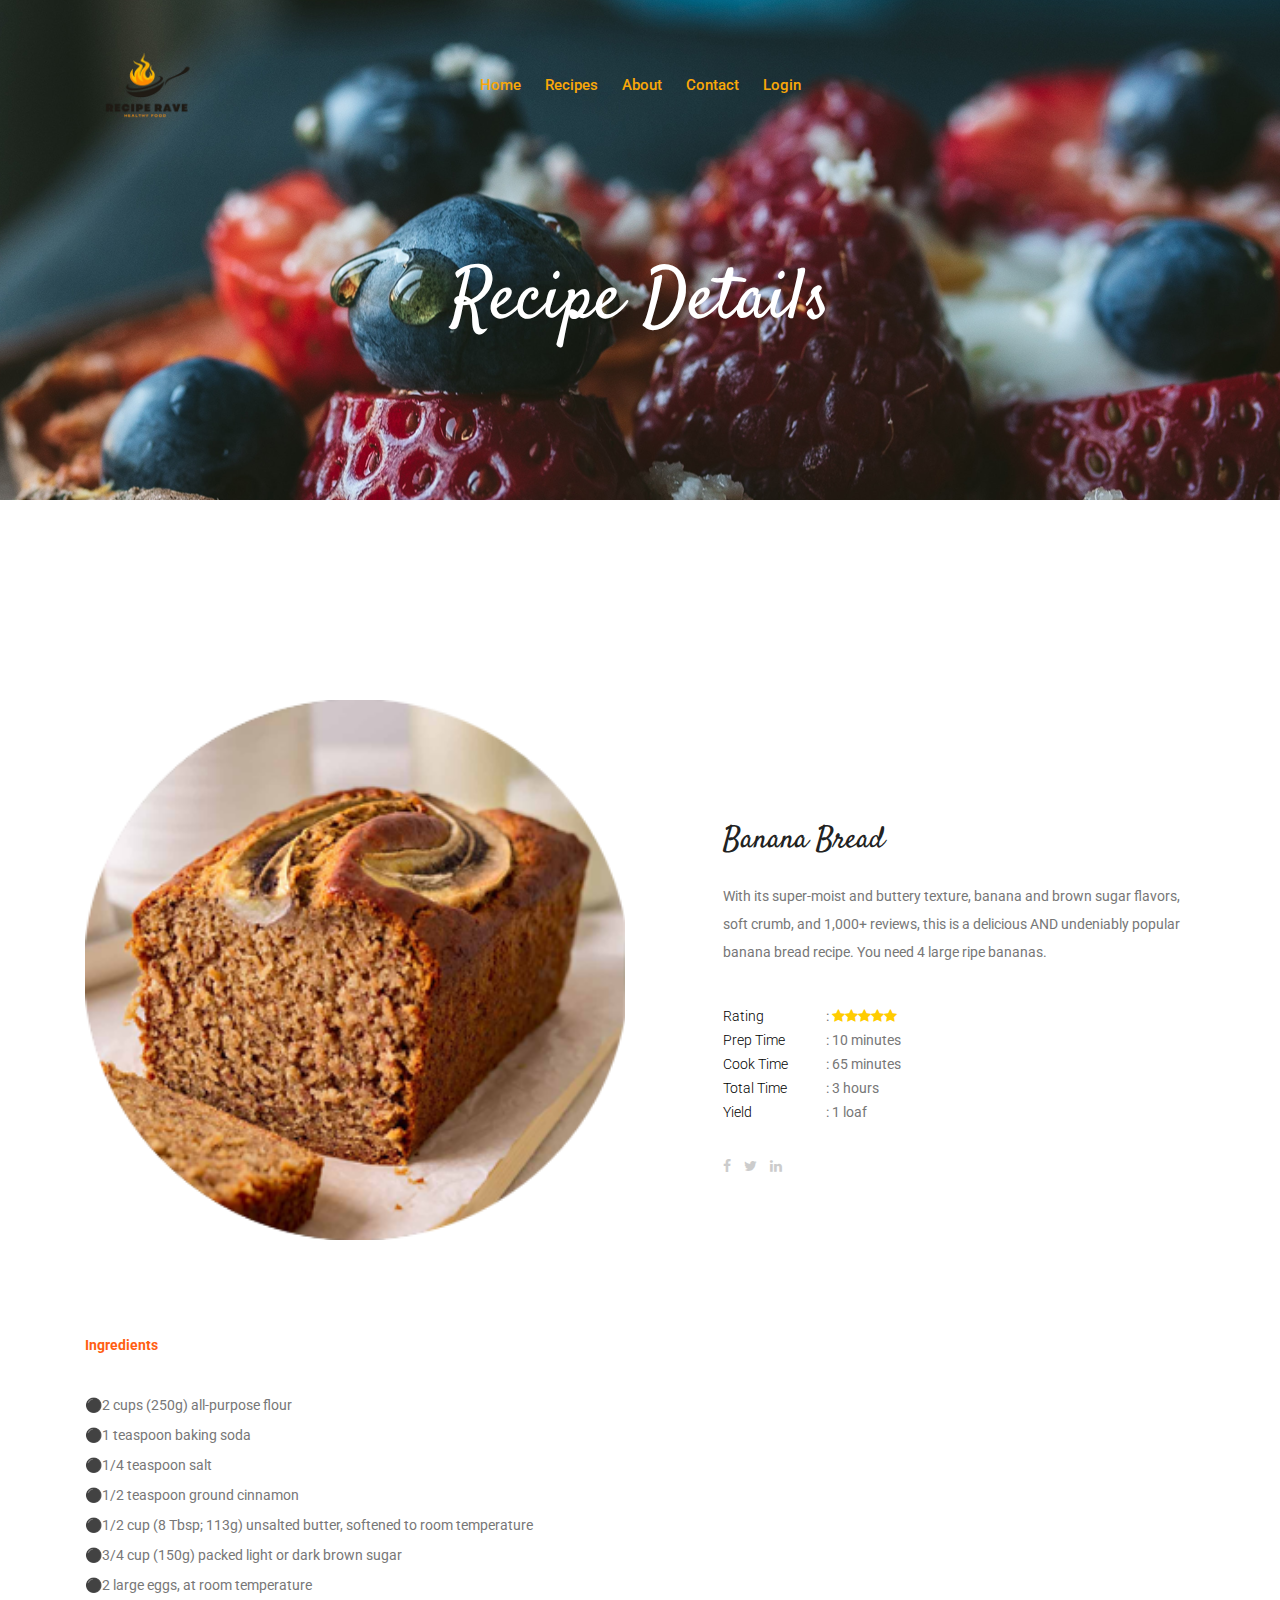
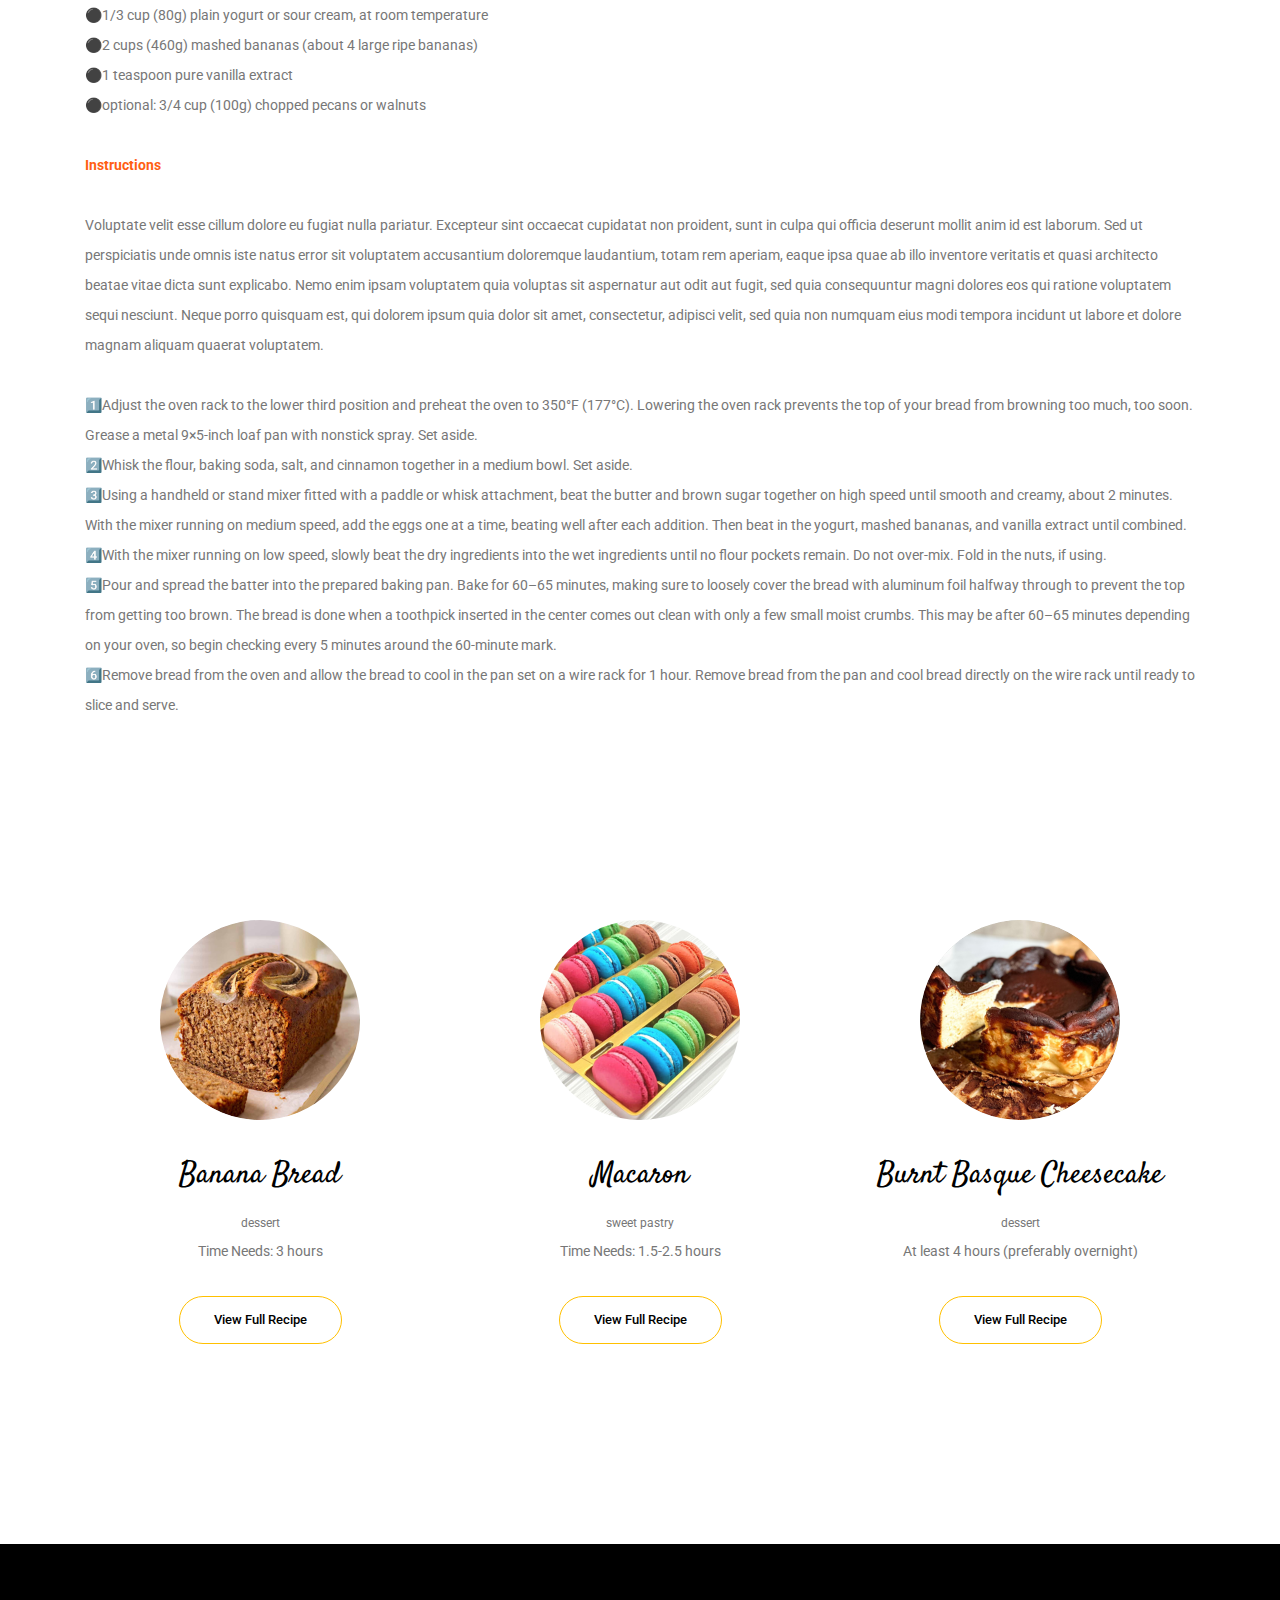
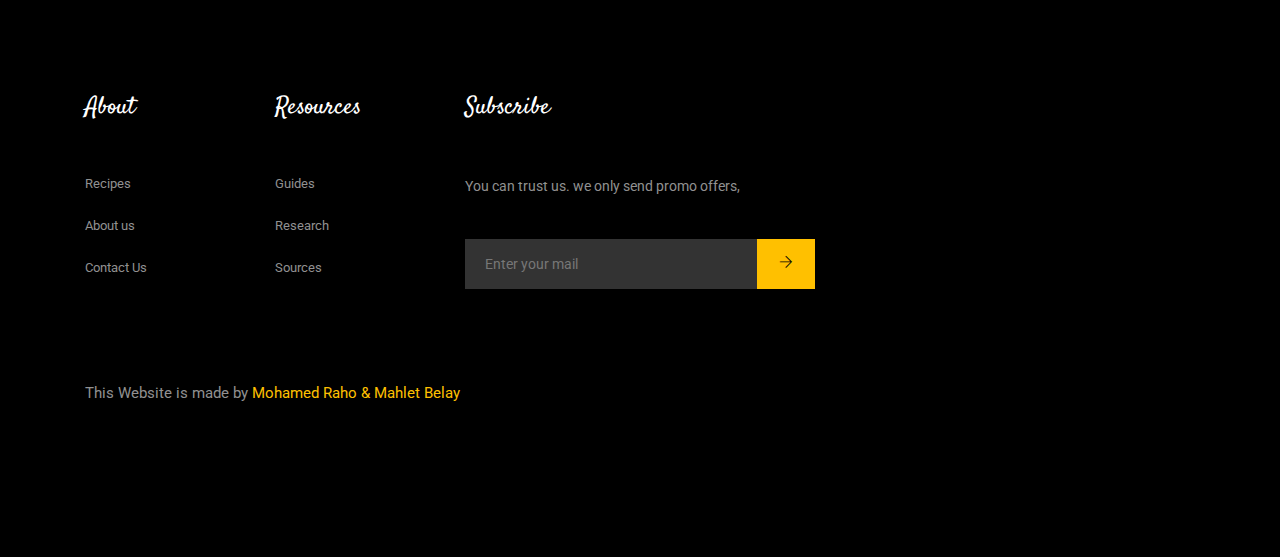
==== recipes_details_1.html @ 6cfc6f77 "recepie rave website" ====
<!DOCTYPE html> 
<html class="no-js" lang="zxx"> 
    <head> 
        <meta http-equiv="content-type" content="text/html; charset=utf-8"> 
        <meta http-equiv="x-ua-compatible" content="ie=edge"> 
        <title>Recipes Rave</title>         
        <meta name="description" content=""> 
        <meta name="viewport" content="width=device-width, initial-scale=1"> 
        <!-- <link rel="manifest" href="site.webmanifest"> -->         
        <!-- Place favicon.ico in the root directory -->         
        <!-- CSS here -->         
        <link href="css/theme.css" rel="stylesheet" type="text/css"> 
        <link rel="stylesheet" href="css/bootstrap.min.css"> 
        <link rel="stylesheet" href="css/owl.carousel.min.css"> 
        <link rel="stylesheet" href="css/magnific-popup.css"> 
        <link rel="stylesheet" href="css/font-awesome.min.css"> 
        <link rel="stylesheet" href="css/themify-icons.css"> 
        <link rel="stylesheet" href="css/nice-select.css"> 
        <link rel="stylesheet" href="css/flaticon.css"> 
        <link rel="stylesheet" href="css/gijgo.css"> 
        <link rel="stylesheet" href="css/animate.min.css"> 
        <link rel="stylesheet" href="css/slick.css"> 
        <link rel="stylesheet" href="css/slicknav.css"> 
        <link rel="stylesheet" href="css/style.css"> 
        <!-- <link rel="stylesheet" href="css/responsive.css"> -->         
    </head>     
    <body> 
        <!--[if lte IE 9]>
            <p class="browserupgrade">You are using an <strong>outdated</strong> browser. Please <a href="https://browsehappy.com/">upgrade your browser</a> to improve your experience and security.</p>        <![endif]-->         
        <!-- header-start -->         
        <header> 
            <div class="header-area "> 
                <div id="sticky-header" class="main-header-area "> 
                    <div class="container"> 
                        <div class="row align-items-center"> 
                            <div class="col-xl-3 col-lg-2"> 
                                <div class="logo"> <a href="index.html"> <img src="img/logo.png" title="logo" style="top: 0px; left: 15px; width: 120px; height: 120px;"> </a> 
                                </div>                                 
                            </div>                             
                            <div class="col-xl-6 col-lg-7"> 
                                <div class="main-menu   d-none d-lg-block"> 
                                    <nav> 
                                        <ul id="navigation"> 
                                            <li> <a href="index.html" style="color: #faa808;">home</a> 
                                            </li>                                             
                                            <li> <a href="Recipes.html" style="color: #faa808;">Recipes</a> 
                                            </li>                                             
                                            <li> <a href="about.html" style="color: #faa808;">about</a> 
                                            </li>                                             
                                            <li> <a href="contact.html" style="color: #faa808;">Contact</a> 
                                            </li>
                                            <li> <a href="login.html" style="color: #faa808;">login</a> 
                                            </li>
                                        </ul>                                         
                                    </nav>                                     
                                </div>                                 
                            </div>                             
                            <div class="col-xl-3 col-lg-3 d-none d-lg-block"> 
                                <div class="search_icon"> </div>                                 
                            </div>                             
                            <div class="col-12"> 
                                <div class="mobile_menu d-block d-lg-none"></div>                                 
                            </div>                             
                        </div>                         
                    </div>                     
                </div>                 
            </div>             
        </header>         
        <!-- header-end -->         
        <!-- bradcam_area  -->         
        <div class="bradcam_area bradcam_bg_1"> 
            <div class="container"> 
                <div class="row"> 
                    <div class="col-xl-12"> 
                        <div class="bradcam_text text-center"> 
                            <h3>Recipe Details</h3> 
                        </div>                         
                    </div>                     
                </div>                 
            </div>             
        </div>         
        <!-- /bradcam_area  -->         
        <div class="recepie_details_area"> 
            <div class="container"> 
                <div class="row align-items-center"> 
                    <div class="col-xl-6 col-md-6"> 
                        <div class="recepies_thumb"> 
                            <img src="img/recepie/recpie_1.png" alt=""> 
                        </div>                         
                    </div>                     
                    <div class="col-xl-6 col-md-6"> 
                        <div class="recepies_info"> 
                            <h3>Banana Bread</h3> 
                            <p>With its super-moist and buttery texture, banana and brown sugar flavors, soft crumb, and 1,000+ reviews, this is a delicious AND undeniably popular banana bread recipe. You need 4 large ripe bananas.</p> 
                            <div class="resepies_details"> 
                                <ul> 
                                    <li> 
                                        <p><strong>Rating</strong> : <i class="fa fa-star"></i><i class="fa fa-star"></i><i class="fa fa-star"></i><i class="fa fa-star"></i><i class="fa fa-star"></i>  </p> 
                                    </li>                                     
                                    <li> 
                                        <p><strong>Prep Time</strong> : 10 minutes</p>
                                        <p><strong>Cook Time</strong>&nbsp;: 65 minutes</p> 
                                    </li>                                     
                                    <li> 
                                        <p><strong>Total Time</strong> : 3 hours</p> 
                                    </li>                                     
                                    <li> 
                                        <p><strong>Yield</strong> : 1 loaf</p> 
                                    </li>                                     
                                </ul>                                 
                            </div>                             
                            <div class="links">
                                <a href="#"> <i class="fa fa-facebook"></i> </a>
                                <a href="#"> <i class="fa fa-twitter"></i> </a>
                                <a href="#"> <i class="fa fa-linkedin"></i> </a> 
                            </div>                             
                        </div>                         
                    </div>                     
                </div>                 
                <div class="row"> 
                    <div class="col-xl-12"> 
                        <div class="recepies_text"> 
                            <p><p><b>Ingredients</b></p></p>
                            <p>⚫2 cups (250g) all-purpose flour <br>⚫1 teaspoon baking soda<br>⚫1/4 teaspoon salt<br>⚫1/2 teaspoon ground cinnamon<br>⚫1/2 cup (8 Tbsp; 113g) unsalted butter, softened to room temperature<br>⚫3/4 cup (150g) packed light or dark brown sugar<br>⚫2 large eggs, at room temperature<br>⚫1/3 cup (80g) plain yogurt or sour cream, at room temperature<br>⚫2 cups (460g) mashed bananas (about 4 large ripe bananas)<br>⚫1 teaspoon pure vanilla extract<br>⚫optional: 3/4 cup (100g) chopped pecans or walnuts</p> 
                            <p><b>Instructions</b></p>
                            <p> Voluptate velit esse cillum dolore eu fugiat nulla pariatur.
                Excepteur sint occaecat cupidatat non proident, sunt in culpa
                qui officia deserunt mollit anim id est laborum. Sed ut
                perspiciatis unde omnis iste natus error sit voluptatem
                accusantium doloremque laudantium, totam rem aperiam, eaque ipsa
                quae ab illo inventore veritatis et quasi architecto beatae
                vitae dicta sunt explicabo. Nemo enim ipsam voluptatem quia
                voluptas sit aspernatur aut odit aut fugit, sed quia
                consequuntur magni dolores eos qui ratione voluptatem sequi
                nesciunt. Neque porro quisquam est, qui dolorem ipsum quia dolor
                sit amet, consectetur, adipisci velit, sed quia non numquam eius
                modi tempora incidunt ut labore et dolore magnam aliquam quaerat
                voluptatem.</p> 
                            <p>1️⃣Adjust the oven rack to the lower third position and preheat the oven to 350°F (177°C). Lowering the oven rack prevents the top of your bread from browning too much, too soon. Grease a metal 9×5-inch loaf pan with nonstick spray. Set aside.<br>2️⃣Whisk the flour, baking soda, salt, and cinnamon together in a medium bowl. Set aside.<br>3️⃣Using a handheld or stand mixer fitted with a paddle or whisk attachment, beat the butter and brown sugar together on high speed until smooth and creamy, about 2 minutes. With the mixer running on medium speed, add the eggs one at a time, beating well after each addition. Then beat in the yogurt, mashed bananas, and vanilla extract until combined.<br>4️⃣With the mixer running on low speed, slowly beat the dry ingredients into the wet ingredients until no flour pockets remain. Do not over-mix. Fold in the nuts, if using.<br>5️⃣Pour and spread the batter into the prepared baking pan. Bake for 60&ndash;65 minutes, making sure to loosely cover the bread with aluminum foil halfway through to prevent the top from getting too brown. The bread is done when a toothpick inserted in the center comes out clean with only a few small moist crumbs. This may be after 60&ndash;65 minutes depending on your oven, so begin checking every 5 minutes around the 60-minute mark.<br>6️⃣Remove bread from the oven and allow the bread to cool in the pan set on a wire rack for 1 hour. Remove bread from the pan and cool bread directly on the wire rack until ready to slice and serve.<br></p> 
                        </div>                         
                    </div>                     
                </div>                 
            </div>             
        </div>         
        <!-- recepie_area_start  -->         
        <div class="recepie_area inc_padding"> 
            <div class="container"> 
                <div class="row"> 
                    <div class="col-xl-4 col-lg-4 col-md-6"> 
                        <div class="single_recepie text-center"> 
                            <div class="recepie_thumb"> 
                                <img src="img/recepie/recpie_1.png" alt=""> 
                            </div>                             
                            <h3>Banana Bread</h3> <span>dessert</span> 
                            <p>Time Needs: 3 hours</p> <a href="#" class="line_btn">View Full Recipe</a> 
                        </div>                         
                    </div>                     
                    <div class="col-xl-4 col-lg-4 col-md-6"> 
                        <div class="single_recepie text-center"> 
                            <div class="recepie_thumb"> 
                                <img src="img/recepie/recpie_2.png" alt=""> 
                            </div>                             
                            <h3>Macaron</h3> <span>sweet pastry</span> 
                            <p>Time Needs: 1.5-2.5 hours</p> <a href="#" class="line_btn">View Full Recipe</a> 
                        </div>                         
                    </div>                     
                    <div class="col-xl-4 col-lg-4 col-md-6"> 
                        <div class="single_recepie text-center"> 
                            <div class="recepie_thumb"> 
                                <img src="img/recepie/recpie_3.png" alt=""> 
                            </div>                             
                            <h3>Burnt Basque Cheesecake</h3> <span>dessert</span> 
                            <p>At least 4 hours (preferably overnight)</p> <a href="#" class="line_btn">View Full Recipe</a> 
                        </div>                         
                    </div>                     
                </div>                 
            </div>             
        </div>         
        <!-- /recepie_area_start  -->         
        <!-- footer  -->         
        <footer class="footer"> 
            <div class="footer_top"> 
                <div class="container"> 
                    <div class="row"> 
                        <div class="col-xl-2 col-md-6 col-lg-2"> 
                            <div class="footer_widget"> 
                                <h3 class="footer_title"> About </h3> 
                                <ul> 
                                    <li> <a href="Recipes.html">Recipes</a> 
                                    </li>                                     
                                    <li> <a href="about.html">About us</a> 
                                    </li>                                     
                                    <li> <a href="contact.html">Contact Us</a> 
                                    </li>                                     
                                </ul>                                 
                            </div>                             
                        </div>                         
                        <div class="col-xl-2 col-md-6 col-lg-2"> 
                            <div class="footer_widget"> 
                                <h3 class="footer_title"> Resources </h3> 
                                <ul> 
                                    <li> <a href="#">Guides</a> 
                                    </li>                                     
                                    <li> <a href="#">Research</a> 
                                    </li>                                     
                                    <li> <a href="#">Sources</a> 
                                    </li>                                     
                                </ul>                                 
                            </div>                             
                        </div>                         
                        <div class="col-xl-4 col-md-6 col-lg-4"> 
                            <div class="footer_widget"> 
                                <h3 class="footer_title"> Subscribe </h3> 
                                <p class="newsletter_text">You can trust us. we only send promo
                offers,</p> 
                                <form action="#" class="newsletter_form"> 
                                    <input placeholder="Enter your mail" type="text"> 
                                    <button type="submit"> <i class="ti-arrow-right"></i> 
                                    </button>                                     
                                </form>                                 
                            </div>                             
                        </div>                         
                    </div>                     
                </div>                 
            </div>             
            <div class="copy-right_text"> 
                <div class="container"> 
                    <div class="footer_border"></div>                     
                    <div class="row align-items-center"> 
                        <div class="col-xl-8 col-md-8"> 
                            <p class="copy_right">This Website is made by <a href="" target="_blank">Mohamed
                Raho &amp; Mahlet Belay </a></p> 
                        </div>                         
                        <div class="col-xl-4 col-md-4"> </div>                         
                    </div>                     
                </div>                 
            </div>             
        </footer>         
        <!--/ footer  -->          
        <!-- JS here -->         
        <script src="js/vendor/modernizr-3.5.0.min.js"></script>         
        <script src="js/vendor/jquery-1.12.4.min.js"></script>         
        <script src="js/popper.min.js"></script>         
        <script src="js/bootstrap.min.js"></script>         
        <script src="js/owl.carousel.min.js"></script>         
        <script src="js/isotope.pkgd.min.js"></script>         
        <script src="js/ajax-form.js"></script>         
        <script src="js/waypoints.min.js"></script>         
        <script src="js/jquery.counterup.min.js"></script>         
        <script src="js/imagesloaded.pkgd.min.js"></script>         
        <script src="js/scrollIt.js"></script>         
        <script src="js/jquery.scrollUp.min.js"></script>         
        <script src="js/wow.min.js"></script>         
        <script src="js/nice-select.min.js"></script>         
        <script src="js/jquery.slicknav.min.js"></script>         
        <script src="js/jquery.magnific-popup.min.js"></script>         
        <script src="js/plugins.js"></script>         
        <script src="js/gijgo.min.js"></script>         
        <!--contact js-->         
        <script src="js/contact.js"></script>         
        <script src="js/jquery.ajaxchimp.min.js"></script>         
        <script src="js/jquery.form.js"></script>         
        <script src="js/jquery.validate.min.js"></script>         
        <script src="js/mail-script.js"></script>         
        <script src="js/main.js"></script>         
    </body>     
</html>
---- css/theme.css ----
/*! normalize.css v8.0.1 | MIT License | github.com/necolas/normalize.css */html{line-height:1.15;-webkit-text-size-adjust:100%;}body{margin:0;}main{display:block;}h1{font-size:2em;margin:.67em 0;}hr{box-sizing:content-box;height:0;overflow:visible;}pre{font-family:monospace,monospace;font-size:1em;}a{background-color:transparent;}abbr[title]{border-bottom:none;text-decoration:underline;text-decoration:underline dotted;}b,strong{font-weight:bolder;}code,kbd,samp{font-family:monospace,monospace;font-size:1em;}small{font-size:80%;}sub,sup{font-size:75%;line-height:0;position:relative;vertical-align:baseline;}sub{bottom:-.25em;}sup{top:-.5em;}img{border-style:none;}button,input,optgroup,select,textarea{font-family:inherit;font-size:100%;line-height:1.15;margin:0;}button,input{overflow:visible;}button,select{text-transform:none;}[type=button],[type=reset],[type=submit],button{-webkit-appearance:button;}[type=button]::-moz-focus-inner,[type=reset]::-moz-focus-inner,[type=submit]::-moz-focus-inner,button::-moz-focus-inner{border-style:none;padding:0;}[type=button]:-moz-focusring,[type=reset]:-moz-focusring,[type=submit]:-moz-focusring,button:-moz-focusring{outline:1px dotted ButtonText;}fieldset{padding:.35em .75em .625em;}legend{box-sizing:border-box;color:inherit;display:table;max-width:100%;padding:0;white-space:normal;}progress{vertical-align:baseline;}textarea{overflow:auto;}[type=checkbox],[type=radio]{box-sizing:border-box;padding:0;}[type=number]::-webkit-inner-spin-button,[type=number]::-webkit-outer-spin-button{height:auto;}[type=search]{-webkit-appearance:textfield;outline-offset:-2px;}[type=search]::-webkit-search-decoration{-webkit-appearance:none;}::-webkit-file-upload-button{-webkit-appearance:button;font:inherit;}details{display:block;}summary{display:list-item;}template{display:none;}[hidden]{display:none;}
                    
*, *::before, *::after {
    box-sizing: border-box;
}
:root {
    --primary: #0d6efd;
    --secondary: #6c757d;
    --color3: #0dcaf0;
    --color4: #198754;
    --white: white;
    --light: #f8f9fa;
    --dark: #212529;
}body, html {
    min-height: 100vh;
}
---- css/themify-icons.css ----
@font-face {
	font-family: 'themify';
	src:url('../fonts/themify.eot?-fvbane');
	src:url('../fonts/themify.eot?#iefix-fvbane') format('embedded-opentype'),
		url('../fonts/themify.woff?-fvbane') format('woff'),
		url('../fonts/themify.ttf?-fvbane') format('truetype'),
		url('../fonts/themify.svg?-fvbane#themify') format('svg');
	font-weight: normal;
	font-style: normal;
}

[class^="ti-"], [class*=" ti-"] {
	font-family: 'themify';
	/* speak: none; */
	font-style: normal;
	font-weight: normal;
	font-variant: normal;
	text-transform: none;
	line-height: 1;

	/* Better Font Rendering =========== */
	-webkit-font-smoothing: antialiased;
	-moz-osx-font-smoothing: grayscale;
}

.ti-wand:before {
	content: "\e600";
}
.ti-volume:before {
	content: "\e601";
}
.ti-user:before {
	content: "\e602";
}
.ti-unlock:before {
	content: "\e603";
}
.ti-unlink:before {
	content: "\e604";
}
.ti-trash:before {
	content: "\e605";
}
.ti-thought:before {
	content: "\e606";
}
.ti-target:before {
	content: "\e607";
}
.ti-tag:before {
	content: "\e608";
}
.ti-tablet:before {
	content: "\e609";
}
.ti-star:before {
	content: "\e60a";
}
.ti-spray:before {
	content: "\e60b";
}
.ti-signal:before {
	content: "\e60c";
}
.ti-shopping-cart:before {
	content: "\e60d";
}
.ti-shopping-cart-full:before {
	content: "\e60e";
}
.ti-settings:before {
	content: "\e60f";
}
.ti-search:before {
	content: "\e610";
}
.ti-zoom-in:before {
	content: "\e611";
}
.ti-zoom-out:before {
	content: "\e612";
}
.ti-cut:before {
	content: "\e613";
}
.ti-ruler:before {
	content: "\e614";
}
.ti-ruler-pencil:before {
	content: "\e615";
}
.ti-ruler-alt:before {
	content: "\e616";
}
.ti-bookmark:before {
	content: "\e617";
}
.ti-bookmark-alt:before {
	content: "\e618";
}
.ti-reload:before {
	content: "\e619";
}
.ti-plus:before {
	content: "\e61a";
}
.ti-pin:before {
	content: "\e61b";
}
.ti-pencil:before {
	content: "\e61c";
}
.ti-pencil-alt:before {
	content: "\e61d";
}
.ti-paint-roller:before {
	content: "\e61e";
}
.ti-paint-bucket:before {
	content: "\e61f";
}
.ti-na:before {
	content: "\e620";
}
.ti-mobile:before {
	content: "\e621";
}
.ti-minus:before {
	content: "\e622";
}
.ti-medall:before {
	content: "\e623";
}
.ti-medall-alt:before {
	content: "\e624";
}
.ti-marker:before {
	content: "\e625";
}
.ti-marker-alt:before {
	content: "\e626";
}
.ti-arrow-up:before {
	content: "\e627";
}
.ti-arrow-right:before {
	content: "\e628";
}
.ti-arrow-left:before {
	content: "\e629";
}
.ti-arrow-down:before {
	content: "\e62a";
}
.ti-lock:before {
	content: "\e62b";
}
.ti-location-arrow:before {
	content: "\e62c";
}
.ti-link:before {
	content: "\e62d";
}
.ti-layout:before {
	content: "\e62e";
}
.ti-layers:before {
	content: "\e62f";
}
.ti-layers-alt:before {
	content: "\e630";
}
.ti-key:before {
	content: "\e631";
}
.ti-import:before {
	content: "\e632";
}
.ti-image:before {
	content: "\e633";
}
.ti-heart:before {
	content: "\e634";
}
.ti-heart-broken:before {
	content: "\e635";
}
.ti-hand-stop:before {
	content: "\e636";
}
.ti-hand-open:before {
	content: "\e637";
}
.ti-hand-drag:before {
	content: "\e638";
}
.ti-folder:before {
	content: "\e639";
}
.ti-flag:before {
	content: "\e63a";
}
.ti-flag-alt:before {
	content: "\e63b";
}
.ti-flag-alt-2:before {
	content: "\e63c";
}
.ti-eye:before {
	content: "\e63d";
}
.ti-export:before {
	content: "\e63e";
}
.ti-exchange-vertical:before {
	content: "\e63f";
}
.ti-desktop:before {
	content: "\e640";
}
.ti-cup:before {
	content: "\e641";
}
.ti-crown:before {
	content: "\e642";
}
.ti-comments:before {
	content: "\e643";
}
.ti-comment:before {
	content: "\e644";
}
.ti-comment-alt:before {
	content: "\e645";
}
.ti-close:before {
	content: "\e646";
}
.ti-clip:before {
	content: "\e647";
}
.ti-angle-up:before {
	content: "\e648";
}
.ti-angle-right:before {
	content: "\e649";
}
.ti-angle-left:before {
	content: "\e64a";
}
.ti-angle-down:before {
	content: "\e64b";
}
.ti-check:before {
	content: "\e64c";
}
.ti-check-box:before {
	content: "\e64d";
}
.ti-camera:before {
	content: "\e64e";
}
.ti-announcement:before {
	content: "\e64f";
}
.ti-brush:before {
	content: "\e650";
}
.ti-briefcase:before {
	content: "\e651";
}
.ti-bolt:before {
	content: "\e652";
}
.ti-bolt-alt:before {
	content: "\e653";
}
.ti-blackboard:before {
	content: "\e654";
}
.ti-bag:before {
	content: "\e655";
}
.ti-move:before {
	content: "\e656";
}
.ti-arrows-vertical:before {
	content: "\e657";
}
.ti-arrows-horizontal:before {
	content: "\e658";
}
.ti-fullscreen:before {
	content: "\e659";
}
.ti-arrow-top-right:before {
	content: "\e65a";
}
.ti-arrow-top-left:before {
	content: "\e65b";
}
.ti-arrow-circle-up:before {
	content: "\e65c";
}
.ti-arrow-circle-right:before {
	content: "\e65d";
}
.ti-arrow-circle-left:before {
	content: "\e65e";
}
.ti-arrow-circle-down:before {
	content: "\e65f";
}
.ti-angle-double-up:before {
	content: "\e660";
}
.ti-angle-double-right:before {
	content: "\e661";
}
.ti-angle-double-left:before {
	content: "\e662";
}
.ti-angle-double-down:before {
	content: "\e663";
}
.ti-zip:before {
	content: "\e664";
}
.ti-world:before {
	content: "\e665";
}
.ti-wheelchair:before {
	content: "\e666";
}
.ti-view-list:before {
	content: "\e667";
}
.ti-view-list-alt:before {
	content: "\e668";
}
.ti-view-grid:before {
	content: "\e669";
}
.ti-uppercase:before {
	content: "\e66a";
}
.ti-upload:before {
	content: "\e66b";
}
.ti-underline:before {
	content: "\e66c";
}
.ti-truck:before {
	content: "\e66d";
}
.ti-timer:before {
	content: "\e66e";
}
.ti-ticket:before {
	content: "\e66f";
}
.ti-thumb-up:before {
	content: "\e670";
}
.ti-thumb-down:before {
	content: "\e671";
}
.ti-text:before {
	content: "\e672";
}
.ti-stats-up:before {
	content: "\e673";
}
.ti-stats-down:before {
	content: "\e674";
}
.ti-split-v:before {
	content: "\e675";
}
.ti-split-h:before {
	content: "\e676";
}
.ti-smallcap:before {
	content: "\e677";
}
.ti-shine:before {
	content: "\e678";
}
.ti-shift-right:before {
	content: "\e679";
}
.ti-shift-left:before {
	content: "\e67a";
}
.ti-shield:before {
	content: "\e67b";
}
.ti-notepad:before {
	content: "\e67c";
}
.ti-server:before {
	content: "\e67d";
}
.ti-quote-right:before {
	content: "\e67e";
}
.ti-quote-left:before {
	content: "\e67f";
}
.ti-pulse:before {
	content: "\e680";
}
.ti-printer:before {
	content: "\e681";
}
.ti-power-off:before {
	content: "\e682";
}
.ti-plug:before {
	content: "\e683";
}
.ti-pie-chart:before {
	content: "\e684";
}
.ti-paragraph:before {
	content: "\e685";
}
.ti-panel:before {
	content: "\e686";
}
.ti-package:before {
	content: "\e687";
}
.ti-music:before {
	content: "\e688";
}
.ti-music-alt:before {
	content: "\e689";
}
.ti-mouse:before {
	content: "\e68a";
}
.ti-mouse-alt:before {
	content: "\e68b";
}
.ti-money:before {
	content: "\e68c";
}
.ti-microphone:before {
	content: "\e68d";
}
.ti-menu:before {
	content: "\e68e";
}
.ti-menu-alt:before {
	content: "\e68f";
}
.ti-map:before {
	content: "\e690";
}
.ti-map-alt:before {
	content: "\e691";
}
.ti-loop:before {
	content: "\e692";
}
.ti-location-pin:before {
	content: "\e693";
}
.ti-list:before {
	content: "\e694";
}
.ti-light-bulb:before {
	content: "\e695";
}
.ti-Italic:before {
	content: "\e696";
}
.ti-info:before {
	content: "\e697";
}
.ti-infinite:before {
	content: "\e698";
}
.ti-id-badge:before {
	content: "\e699";
}
.ti-hummer:before {
	content: "\e69a";
}
.ti-home:before {
	content: "\e69b";
}
.ti-help:before {
	content: "\e69c";
}
.ti-headphone:before {
	content: "\e69d";
}
.ti-harddrives:before {
	content: "\e69e";
}
.ti-harddrive:before {
	content: "\e69f";
}
.ti-gift:before {
	content: "\e6a0";
}
.ti-game:before {
	content: "\e6a1";
}
.ti-filter:before {
	content: "\e6a2";
}
.ti-files:before {
	content: "\e6a3";
}
.ti-file:before {
	content: "\e6a4";
}
.ti-eraser:before {
	content: "\e6a5";
}
.ti-envelope:before {
	content: "\e6a6";
}
.ti-download:before {
	content: "\e6a7";
}
.ti-direction:before {
	content: "\e6a8";
}
.ti-direction-alt:before {
	content: "\e6a9";
}
.ti-dashboard:before {
	content: "\e6aa";
}
.ti-control-stop:before {
	content: "\e6ab";
}
.ti-control-shuffle:before {
	content: "\e6ac";
}
.ti-control-play:before {
	content: "\e6ad";
}
.ti-control-pause:before {
	content: "\e6ae";
}
.ti-control-forward:before {
	content: "\e6af";
}
.ti-control-backward:before {
	content: "\e6b0";
}
.ti-cloud:before {
	content: "\e6b1";
}
.ti-cloud-up:before {
	content: "\e6b2";
}
.ti-cloud-down:before {
	content: "\e6b3";
}
.ti-clipboard:before {
	content: "\e6b4";
}
.ti-car:before {
	content: "\e6b5";
}
.ti-calendar:before {
	content: "\e6b6";
}
.ti-book:before {
	content: "\e6b7";
}
.ti-bell:before {
	content: "\e6b8";
}
.ti-basketball:before {
	content: "\e6b9";
}
.ti-bar-chart:before {
	content: "\e6ba";
}
.ti-bar-chart-alt:before {
	content: "\e6bb";
}
.ti-back-right:before {
	content: "\e6bc";
}
.ti-back-left:before {
	content: "\e6bd";
}
.ti-arrows-corner:before {
	content: "\e6be";
}
.ti-archive:before {
	content: "\e6bf";
}
.ti-anchor:before {
	content: "\e6c0";
}
.ti-align-right:before {
	content: "\e6c1";
}
.ti-align-left:before {
	content: "\e6c2";
}
.ti-align-justify:before {
	content: "\e6c3";
}
.ti-align-center:before {
	content: "\e6c4";
}
.ti-alert:before {
	content: "\e6c5";
}
.ti-alarm-clock:before {
	content: "\e6c6";
}
.ti-agenda:before {
	content: "\e6c7";
}
.ti-write:before {
	content: "\e6c8";
}
.ti-window:before {
	content: "\e6c9";
}
.ti-widgetized:before {
	content: "\e6ca";
}
.ti-widget:before {
	content: "\e6cb";
}
.ti-widget-alt:before {
	content: "\e6cc";
}
.ti-wallet:before {
	content: "\e6cd";
}
.ti-video-clapper:before {
	content: "\e6ce";
}
.ti-video-camera:before {
	content: "\e6cf";
}
.ti-vector:before {
	content: "\e6d0";
}
.ti-themify-logo:before {
	content: "\e6d1";
}
.ti-themify-favicon:before {
	content: "\e6d2";
}
.ti-themify-favicon-alt:before {
	content: "\e6d3";
}
.ti-support:before {
	content: "\e6d4";
}
.ti-stamp:before {
	content: "\e6d5";
}
.ti-split-v-alt:before {
	content: "\e6d6";
}
.ti-slice:before {
	content: "\e6d7";
}
.ti-shortcode:before {
	content: "\e6d8";
}
.ti-shift-right-alt:before {
	content: "\e6d9";
}
.ti-shift-left-alt:before {
	content: "\e6da";
}
.ti-ruler-alt-2:before {
	content: "\e6db";
}
.ti-receipt:before {
	content: "\e6dc";
}
.ti-pin2:before {
	content: "\e6dd";
}
.ti-pin-alt:before {
	content: "\e6de";
}
.ti-pencil-alt2:before {
	content: "\e6df";
}
.ti-palette:before {
	content: "\e6e0";
}
.ti-more:before {
	content: "\e6e1";
}
.ti-more-alt:before {
	content: "\e6e2";
}
.ti-microphone-alt:before {
	content: "\e6e3";
}
.ti-magnet:before {
	content: "\e6e4";
}
.ti-line-double:before {
	content: "\e6e5";
}
.ti-line-dotted:before {
	content: "\e6e6";
}
.ti-line-dashed:before {
	content: "\e6e7";
}
.ti-layout-width-full:before {
	content: "\e6e8";
}
.ti-layout-width-default:before {
	content: "\e6e9";
}
.ti-layout-width-default-alt:before {
	content: "\e6ea";
}
.ti-layout-tab:before {
	content: "\e6eb";
}
.ti-layout-tab-window:before {
	content: "\e6ec";
}
.ti-layout-tab-v:before {
	content: "\e6ed";
}
.ti-layout-tab-min:before {
	content: "\e6ee";
}
.ti-layout-slider:before {
	content: "\e6ef";
}
.ti-layout-slider-alt:before {
	content: "\e6f0";
}
.ti-layout-sidebar-right:before {
	content: "\e6f1";
}
.ti-layout-sidebar-none:before {
	content: "\e6f2";
}
.ti-layout-sidebar-left:before {
	content: "\e6f3";
}
.ti-layout-placeholder:before {
	content: "\e6f4";
}
.ti-layout-menu:before {
	content: "\e6f5";
}
.ti-layout-menu-v:before {
	content: "\e6f6";
}
.ti-layout-menu-separated:before {
	content: "\e6f7";
}
.ti-layout-menu-full:before {
	content: "\e6f8";
}
.ti-layout-media-right-alt:before {
	content: "\e6f9";
}
.ti-layout-media-right:before {
	content: "\e6fa";
}
.ti-layout-media-overlay:before {
	content: "\e6fb";
}
.ti-layout-media-overlay-alt:before {
	content: "\e6fc";
}
.ti-layout-media-overlay-alt-2:before {
	content: "\e6fd";
}
.ti-layout-media-left-alt:before {
	content: "\e6fe";
}
.ti-layout-media-left:before {
	content: "\e6ff";
}
.ti-layout-media-center-alt:before {
	content: "\e700";
}
.ti-layout-media-center:before {
	content: "\e701";
}
.ti-layout-list-thumb:before {
	content: "\e702";
}
.ti-layout-list-thumb-alt:before {
	content: "\e703";
}
.ti-layout-list-post:before {
	content: "\e704";
}
.ti-layout-list-large-image:before {
	content: "\e705";
}
.ti-layout-line-solid:before {
	content: "\e706";
}
.ti-layout-grid4:before {
	content: "\e707";
}
.ti-layout-grid3:before {
	content: "\e708";
}
.ti-layout-grid2:before {
	content: "\e709";
}
.ti-layout-grid2-thumb:before {
	content: "\e70a";
}
.ti-layout-cta-right:before {
	content: "\e70b";
}
.ti-layout-cta-left:before {
	content: "\e70c";
}
.ti-layout-cta-center:before {
	content: "\e70d";
}
.ti-layout-cta-btn-right:before {
	content: "\e70e";
}
.ti-layout-cta-btn-left:before {
	content: "\e70f";
}
.ti-layout-column4:before {
	content: "\e710";
}
.ti-layout-column3:before {
	content: "\e711";
}
.ti-layout-column2:before {
	content: "\e712";
}
.ti-layout-accordion-separated:before {
	content: "\e713";
}
.ti-layout-accordion-merged:before {
	content: "\e714";
}
.ti-layout-accordion-list:before {
	content: "\e715";
}
.ti-ink-pen:before {
	content: "\e716";
}
.ti-info-alt:before {
	content: "\e717";
}
.ti-help-alt:before {
	content: "\e718";
}
.ti-headphone-alt:before {
	content: "\e719";
}
.ti-hand-point-up:before {
	content: "\e71a";
}
.ti-hand-point-right:before {
	content: "\e71b";
}
.ti-hand-point-left:before {
	content: "\e71c";
}
.ti-hand-point-down:before {
	content: "\e71d";
}
.ti-gallery:before {
	content: "\e71e";
}
.ti-face-smile:before {
	content: "\e71f";
}
.ti-face-sad:before {
	content: "\e720";
}
.ti-credit-card:before {
	content: "\e721";
}
.ti-control-skip-forward:before {
	content: "\e722";
}
.ti-control-skip-backward:before {
	content: "\e723";
}
.ti-control-record:before {
	content: "\e724";
}
.ti-control-eject:before {
	content: "\e725";
}
.ti-comments-smiley:before {
	content: "\e726";
}
.ti-brush-alt:before {
	content: "\e727";
}
.ti-youtube:before {
	content: "\e728";
}
.ti-vimeo:before {
	content: "\e729";
}
.ti-twitter:before {
	content: "\e72a";
}
.ti-time:before {
	content: "\e72b";
}
.ti-tumblr:before {
	content: "\e72c";
}
.ti-skype:before {
	content: "\e72d";
}
.ti-share:before {
	content: "\e72e";
}
.ti-share-alt:before {
	content: "\e72f";
}
.ti-rocket:before {
	content: "\e730";
}
.ti-pinterest:before {
	content: "\e731";
}
.ti-new-window:before {
	content: "\e732";
}
.ti-microsoft:before {
	content: "\e733";
}
.ti-list-ol:before {
	content: "\e734";
}
.ti-linkedin:before {
	content: "\e735";
}
.ti-layout-sidebar-2:before {
	content: "\e736";
}
.ti-layout-grid4-alt:before {
	content: "\e737";
}
.ti-layout-grid3-alt:before {
	content: "\e738";
}
.ti-layout-grid2-alt:before {
	content: "\e739";
}
.ti-layout-column4-alt:before {
	content: "\e73a";
}
.ti-layout-column3-alt:before {
	content: "\e73b";
}
.ti-layout-column2-alt:before {
	content: "\e73c";
}
.ti-instagram:before {
	content: "\e73d";
}
.ti-google:before {
	content: "\e73e";
}
.ti-github:before {
	content: "\e73f";
}
.ti-flickr:before {
	content: "\e740";
}
.ti-facebook:before {
	content: "\e741";
}
.ti-dropbox:before {
	content: "\e742";
}
.ti-dribbble:before {
	content: "\e743";
}
.ti-apple:before {
	content: "\e744";
}
.ti-android:before {
	content: "\e745";
}
.ti-save:before {
	content: "\e746";
}
.ti-save-alt:before {
	content: "\e747";
}
.ti-yahoo:before {
	content: "\e748";
}
.ti-wordpress:before {
	content: "\e749";
}
.ti-vimeo-alt:before {
	content: "\e74a";
}
.ti-twitter-alt:before {
	content: "\e74b";
}
.ti-tumblr-alt:before {
	content: "\e74c";
}
.ti-trello:before {
	content: "\e74d";
}
.ti-stack-overflow:before {
	content: "\e74e";
}
.ti-soundcloud:before {
	content: "\e74f";
}
.ti-sharethis:before {
	content: "\e750";
}
.ti-sharethis-alt:before {
	content: "\e751";
}
.ti-reddit:before {
	content: "\e752";
}
.ti-pinterest-alt:before {
	content: "\e753";
}
.ti-microsoft-alt:before {
	content: "\e754";
}
.ti-linux:before {
	content: "\e755";
}
.ti-jsfiddle:before {
	content: "\e756";
}
.ti-joomla:before {
	content: "\e757";
}
.ti-html5:before {
	content: "\e758";
}
.ti-flickr-alt:before {
	content: "\e759";
}
.ti-email:before {
	content: "\e75a";
}
.ti-drupal:before {
	content: "\e75b";
}
.ti-dropbox-alt:before {
	content: "\e75c";
}
.ti-css3:before {
	content: "\e75d";
}
.ti-rss:before {
	content: "\e75e";
}
.ti-rss-alt:before {
	content: "\e75f";
}
---- css/nice-select.css ----
.nice-select {
  -webkit-tap-highlight-color: transparent;
  background-color: #fff;
  border-radius: 5px;
  border: solid 1px #e8e8e8;
  box-sizing: border-box;
  clear: both;
  cursor: pointer;
  display: block;
  float: left;
  font-family: inherit;
  font-size: 14px;
  font-weight: normal;
  height: 42px;
  line-height: 40px;
  outline: none;
  padding-left: 18px;
  padding-right: 30px;
  position: relative;
  text-align: left !important;
  -webkit-transition: all 0.2s ease-in-out;
  transition: all 0.2s ease-in-out;
  -webkit-user-select: none;
     -moz-user-select: none;
      -ms-user-select: none;
          user-select: none;
  white-space: nowrap;
  width: auto; }
  .nice-select:hover {
    border-color: #dbdbdb; }
  .nice-select:active, .nice-select.open, .nice-select:focus {
    border-color: #999; }


  .nice-select.disabled {
    border-color: #ededed;
    color: #999;
    pointer-events: none; }
    .nice-select.disabled:after {
      border-color: #cccccc; }
  .nice-select.wide {
    width: 100%; }
    .nice-select.wide .list {
      left: 0 !important;
      right: 0 !important; }
  .nice-select.right {
    float: right; }
    .nice-select.right .list {
      left: auto;
      right: 0; }
  .nice-select.small {
    font-size: 12px;
    height: 36px;
    line-height: 34px; }
    .nice-select.small:after {
      height: 4px;
      width: 4px; }
    .nice-select.small .option {
      line-height: 34px;
      min-height: 34px; }
  .nice-select .list {
    background-color: #fff;
    border-radius: 5px;
    box-shadow: 0 0 0 1px rgba(68, 68, 68, 0.11);
    box-sizing: border-box;
    margin-top: 4px;
    opacity: 0;
    overflow: hidden;
    padding: 0;
    pointer-events: none;
    position: absolute;
    top: 100%;
    left: 0;
    -webkit-transform-origin: 50% 0;
        -ms-transform-origin: 50% 0;
            transform-origin: 50% 0;
    -webkit-transform: scale(0.75) translateY(-21px);
        -ms-transform: scale(0.75) translateY(-21px);
            transform: scale(0.75) translateY(-21px);
    -webkit-transition: all 0.2s cubic-bezier(0.5, 0, 0, 1.25), opacity 0.15s ease-out;
    transition: all 0.2s cubic-bezier(0.5, 0, 0, 1.25), opacity 0.15s ease-out;
    z-index: 9; }
    .nice-select .list:hover .option:not(:hover) {
      background-color: transparent !important; }
  .nice-select .option {
    cursor: pointer;
    font-weight: 400;
    line-height: 40px;
    list-style: none;
    min-height: 40px;
    outline: none;
    padding-left: 18px;
    padding-right: 29px;
    text-align: left;
    -webkit-transition: all 0.2s;
    transition: all 0.2s; }
    .nice-select .option:hover, .nice-select .option.focus, .nice-select .option.selected.focus {
      background-color: #f6f6f6; }
    .nice-select .option.selected {
      font-weight: bold; }
    .nice-select .option.disabled {
      background-color: transparent;
      color: #999;
      cursor: default; }

.no-csspointerevents .nice-select .list {
  display: none; }

.no-csspointerevents .nice-select.open .list {
  display: block; }





  /* ,,,,,,,,,,,,,,,, */


  .nice-select:after {
    content: "\e64b";
    display: block;
    height: 5px;
    margin-top: -5px;
    pointer-events: none;
    position: absolute;
    right: 30px;
    top: 8px;
    transition: all 0.15s ease-in-out;
    width: 5px;
    font-family: 'themify';
    color: #ddd; }

    .nice-select.open:after {
 }
    .nice-select.open .list {
      opacity: 1;
      pointer-events: auto;
      -webkit-transform: scale(1) translateY(0);
          -ms-transform: scale(1) translateY(0);
              transform: scale(1) translateY(0); }
---- css/flaticon.css ----
/*
  	Flaticon icon font: Flaticon
  	Creation date: 07/09/2019 08:07
  	*/

	  @font-face {
		font-family: "Flaticon";
		src: url("../fonts/Flaticon.eot");
		src: url("../fonts/Flaticon.eot");
		src: url("../fonts/Flaticon.eot?#iefix") format("embedded-opentype"),
			 url("../fonts/Flaticon.woff2") format("woff2"),
			 url("../fonts/Flaticon.woff") format("woff"),
			 url("../fonts/Flaticon.ttf") format("truetype"),
			 url("../fonts/Flaticon.svg#Flaticon") format("svg");
		font-weight: normal;
		font-style: normal;
	  }
	  
	  @media screen and (-webkit-min-device-pixel-ratio:0) {
		@font-face {
		  font-family: "Flaticon";
		  src: url("./Flaticon.svg#Flaticon") format("svg");
		}
	  }
	  
	  [class^="flaticon-"]:before, [class*=" flaticon-"]:before,
	  [class^="flaticon-"]:after, [class*=" flaticon-"]:after {   
		font-family: Flaticon;
			  font-size: 20px;
	  font-style: normal;
	  margin-left: 20px;
	  }
	  
	.flaticon-legal-paper:before {
		content: "\e001";
	}
	.flaticon-case:before {
		content: "\e002";
	}
	.flaticon-survey:before {
		content: "\e003";
	}
	.flaticon-bar-chart:before {
		content: "\e004";
	}
	.flaticon-controls:before {
		content: "\e005";
	}
	.flaticon-puzzle:before {
		content: "\e006";
	}
	.flaticon-right:before {
		content: "\e007";
	}
---- css/gijgo.css ----
.gj-button {
    background-color: #f5f5f5;
    border: 1px solid #ddd;
    color: #000;
    border-radius: 3px;
    padding: 6px 10px;
    cursor: pointer;
}

.gj-unselectable {
    -webkit-touch-callout: none;
    -webkit-user-select: none;
    -khtml-user-select: none;
    -moz-user-select: none;
    -ms-user-select: none;
    user-select: none;
}

.gj-row {
    display: -webkit-box;
    display: -ms-flexbox;
    display: flex;
    -ms-flex-wrap: wrap;
    flex-wrap: wrap;
}

.gj-margin-left-5 {
    margin-left: 5px;
}

.gj-margin-left-10 {
    margin-left: 10px;
}

.gj-width-full {
    width: 100%;
}

.gj-cursor-pointer {
    cursor: pointer;
}

.gj-text-align-center {
    text-align: center;
}

.gj-font-size-16 {
    font-size: 16px;
}

.gj-hidden {
    display: none;
}

/** Material Design */
.gj-button-md {
    background: 0 0;
    border: none;
    border-radius: 2px;
    color: rgba(0, 0, 0, 0.87);
    position: relative;
    height: 36px;
    margin: 0;
    min-width: 64px;
    padding: 0 16px;
    display: inline-block;
    font-family: "Roboto","Helvetica","Arial",sans-serif;
    font-size: 1rem;
    font-weight: 500;
    text-transform: uppercase;
    letter-spacing: 0;
    overflow: hidden;
    will-change: box-shadow;
    transition: box-shadow .2s cubic-bezier(.4,0,1,1),background-color .2s cubic-bezier(.4,0,.2,1),color .2s cubic-bezier(.4,0,.2,1);
    outline: none;
    cursor: pointer;
    text-decoration: none;
    text-align: center;
    line-height: 36px;
    vertical-align: middle;
    overflow: hidden;
    -webkit-user-select: none;
    -moz-user-select: none;
    -ms-user-select: none;
    user-select: none;
}

.gj-button-md:hover {
    background-color: rgba(158,158,158,.2);
}

.gj-button-md:disabled {
    color: rgba(0,0,0,.26);
    background: 0 0;
}

.gj-button-md .material-icons,
.gj-button-md .gj-icon {
    vertical-align: middle;
    /*font-size: 1.3rem;
    margin-right: 4px;*/
}

.gj-button-md.gj-button-md-icon {
    width: 24px;
    height: 31px;
    min-width: 24px;
    padding: 0px;
    display: table;
}

.gj-button-md.gj-button-md-icon .material-icons,
.gj-button-md.gj-button-md-icon .gj-icon {
    display: table-cell;
    margin-right: 0px;
    width: 24px;
    height: 24px;
}

.gj-button-md.active {
    background-color: rgba(158,158,158,.4);
}

.gj-button-md-group {
    position: relative;
    display: inline-block;
    vertical-align: middle;
}

.gj-textbox-md {
    border: none;
    border-bottom: 1px solid rgba(0,0,0,.42);
    display: block;
    font-family: "Helvetica","Arial",sans-serif;
    font-size: 16px;
    line-height: 16px;
    padding: 4px 0px;
    margin: 0;
    width: 100%;
    background: 0 0;
    text-align: left;
    color: rgba(0,0,0,.87);
}

.gj-textbox-md:focus,
.gj-textbox-md:active {
    border-bottom: 2px solid rgba(0,0,0,.42);
    outline: none;
}

.gj-textbox-md::placeholder {
    color: #8e8e8e;
}

.gj-textbox-md:-ms-input-placeholder {
    color: #8e8e8e;
}

.gj-textbox-md::-ms-input-placeholder {
    color: #8e8e8e;
}

.gj-md-spacer-24 {
    min-width: 24px;
    width: 24px;
    display: inline-block;
}

.gj-md-spacer-32 {
    min-width: 32px;
    width: 32px;
    display: inline-block;
}

.gj-modal {
    position: fixed;
    top: 0;
    right: 0;
    bottom: 0;
    left: 0;
    z-index: 1203;
    display: none;
    overflow: hidden;
    -webkit-overflow-scrolling: touch;
    outline: 0;
    background-color: rgba(0, 0, 0, 0.54118);
    transition: 200ms ease opacity;
    will-change: opacity;
}

/* List */
ul.gj-list li [data-role="wrapper"] {
    display: table;
    width: 100%;
}

ul.gj-list li [data-role="checkbox"] {
    display: table-cell;
    vertical-align:middle;
    text-align:center;
}

ul.gj-list li [data-role="image"] {
    display: table-cell;
    vertical-align:middle;
    text-align:center;
}

ul.gj-list li [data-role="display"] {
    display: table-cell;
    vertical-align:middle;
    cursor: pointer;
}

ul.gj-list li [data-role="display"]:empty:before {
  content: "\200b"; /* unicode zero width space character */
}

/* List - Bootstrap */
ul.gj-list-bootstrap {
    padding-left: 0px;
    margin-bottom: 0px;
}

ul.gj-list-bootstrap li {
    padding: 0px;
}

ul.gj-list-bootstrap li [data-role="wrapper"] {
    padding: 0px 10px;
}

ul.gj-list-bootstrap li [data-role="checkbox"] {
    width: 24px;
    padding: 3px;
}

ul.gj-list-bootstrap li [data-role="image"] {
    width: 24px;
    height: 24px;
}

ul.gj-list-bootstrap li [data-role="display"] {
    padding: 8px 0px 8px 4px;
}

.list-group-item.active ul li, .list-group-item.active:focus ul li, .list-group-item.active:hover ul li {
    text-shadow: none;
    color:initial;
}

/* List - Material Design */
ul.gj-list-md {
    padding: 0px;
    list-style: none;
    list-style-type: none;
    line-height: 24px;
    letter-spacing: 0;
    color: #616161; /* Gray 700 */
}

ul.gj-list-md li {
    display: list-item;
    list-style-type: none;
    padding: 0px;
    min-height: unset;
    box-sizing: border-box;
    align-items: center;
    cursor: default;
    overflow: hidden;

    font-family: "Roboto","Helvetica","Arial",sans-serif;
    font-size: 16px;
    font-weight: 400;
    letter-spacing: .04em;
    line-height: 1;
    
    -webkit-flex-direction: row;
    -ms-flex-direction: row;
    flex-direction: row;
    -webkit-flex-wrap: nowrap;
    -ms-flex-wrap: nowrap;
    flex-wrap: nowrap;
}

ul.gj-list-md li [data-role="checkbox"] {
    height: 24px;
    width: 24px;
}

ul.gj-list-md li [data-role="image"] {
    height: 24px;
    width: 24px;
}

ul.gj-list-md li [data-role="display"] {
    padding: 8px 0px 8px 5px;
    order: 0;
    flex-grow: 2;
    text-decoration: none;
    box-sizing: border-box;
    align-items: center;
    text-align: left;
    color: rgba(0,0,0,.87);
}

ul.gj-list-md li.disabled>[data-role="wrapper"]>[data-role="display"] {
    color: #9E9E9E; /* Gray 500 */
}

.gj-list-md-active {
    background: #e0e0e0;
    color: #3f51b5;
}


/* Picker */
.gj-picker {
    position: absolute;
    z-index: 1203;
    background-color: #fff;
}

.gj-picker .selected {
    color: #fff;
}

/* Material Design */
.gj-picker-md {
    font-family: "Roboto","Helvetica","Arial",sans-serif;
    font-size: 16px;
    font-weight: 400;
    letter-spacing: .04em;
    line-height: 1;
    color: rgba(0,0,0,.87);
    border: 1px solid #E0E0E0;
}

.gj-modal .gj-picker-md {
    border: 0px;
}

.gj-picker-md [role="header"] {
    color: rgba(255, 255, 255, 0.54);
    display: flex;
    background: #2196f3;
    align-items: baseline;
    user-select: none;
    justify-content: center;
}

.gj-picker-md [role="footer"] {
    float: right;
    padding: 10px;
}

.gj-picker-md [role="footer"] button.gj-button-md {
    color: #2196f3;
    font-weight: bold;
    font-size: 13px;
}

/* Bootstrap */
.gj-picker-bootstrap {
    border-radius: 4px;
    border: 1px solid #E0E0E0;
}

.gj-picker-bootstrap .selected {
    color: #888;
}

.gj-picker-bootstrap [role="header"] {
    background: #eee;
    color: #AAA;
}
@font-face {
    font-family: 'gijgo-material';
    src: url('../fonts/gijgo-material.eot?235541');
    src: url('../fonts/gijgo-material.eot?235541#iefix') format('embedded-opentype'), url('../fonts/gijgo-material.ttf?235541') format('truetype'), url('../fonts/gijgo-material.woff?235541') format('woff'), url('../fonts/gijgo-material.svg?235541#gijgo-material') format('svg');
    font-weight: normal;
    font-style: normal;
}

.gj-icon {
    /* use !important to prevent issues with browser extensions that change fonts */
    font-family: 'gijgo-material' !important;
    font-size: 24px;
    speak: none;
    font-style: normal;
    font-weight: normal;
    font-variant: normal;
    text-transform: none;
    line-height: 1;
    /* Enable Ligatures ================ */
    letter-spacing: 0;
    -webkit-font-feature-settings: "liga";
    -moz-font-feature-settings: "liga=1";
    -moz-font-feature-settings: "liga";
    -ms-font-feature-settings: "liga" 1;
    font-feature-settings: "liga";
    -webkit-font-variant-ligatures: discretionary-ligatures;
    font-variant-ligatures: discretionary-ligatures;
    /* Better Font Rendering =========== */
    -webkit-font-smoothing: antialiased;
    -moz-osx-font-smoothing: grayscale;
}

.gj-icon.undo:before {
    content: "\e900";
}

.gj-icon.vertical-align-top:before {
    content: "\e901";
}

.gj-icon.vertical-align-center:before {
    content: "\e902";
}

.gj-icon.vertical-align-bottom:before {
    content: "\e903";
}

.gj-icon.arrow-dropup:before {
    content: "\e904";
}

.gj-icon.clock:before {
    content: "\e905";
}

.gj-icon.refresh:before {
    content: "\e906";
}

.gj-icon.last-page:before {
    content: "\e907";
}

.gj-icon.first-page:before {
    content: "\e908";
}

.gj-icon.cancel:before {
    content: "\e909";
}

.gj-icon.clear:before {
    content: "\e90a";
}

.gj-icon.check-circle:before {
    content: "\e90b";
}

.gj-icon.delete:before {
    content: "\e90c";
}

.gj-icon.arrow-upward:before {
    content: "\e90d";
}

.gj-icon.arrow-forward:before {
    content: "\e90e";
}

.gj-icon.arrow-downward:before {
    content: "\e90f";
}

.gj-icon.arrow-back:before {
    content: "\e910";
}

.gj-icon.list-numbered:before {
    content: "\e911";
}

.gj-icon.list-bulleted:before {
    content: "\e912";
}

.gj-icon.indent-increase:before {
    content: "\e913";
}

.gj-icon.indent-decrease:before {
    content: "\e914";
}

.gj-icon.redo:before {
    content: "\e915";
}

.gj-icon.align-right:before {
    content: "\e916";
}

.gj-icon.align-left:before {
    content: "\e917";
}

.gj-icon.align-justify:before {
    content: "\e918";
}

.gj-icon.align-center:before {
    content: "\e919";
}

.gj-icon.strikethrough:before {
    content: "\e91a";
}

.gj-icon.italic:before {
    content: "\e91b";
}

.gj-icon.underlined:before {
    content: "\e91c";
}

.gj-icon.bold:before {
    content: "\e91d";
}

.gj-icon.arrow-dropdown:before {
    content: "\e91e";
}

.gj-icon.done:before {
    content: "\e91f";
}

.gj-icon.pencil:before {
    content: "\e920";
}

.gj-icon.minus:before {
    content: "\e921";
}

.gj-icon.plus:before {
    content: "\e922";
}

.gj-icon.chevron-up:before {
    content: "\e923";
}

.gj-icon.chevron-right:before {
    content: "\e924";
}

.gj-icon.chevron-down:before {
    content: "\e925";
}

.gj-icon.chevron-left:before {
    content: "\e926";
}

.gj-icon.event:before {
    content: "\e927";
}
.gj-draggable {
    cursor: move;
}
.gj-resizable-handle {
    position: absolute;
    font-size: 0.1px;
    display: block;
    -ms-touch-action: none;
    touch-action: none;
    z-index: 1203;
}

.gj-resizable-n {
    cursor: n-resize;
    height: 7px;
    width: 100%;
    top: -5px;
    left: 0;
}
.gj-resizable-e {
    cursor: e-resize;
    width: 7px;
    right: -5px;
    top: 0;
    height: 100%;
}
.gj-resizable-s {
    cursor: s-resize;
    height: 7px;
    width: 100%;
    bottom: -5px;
    left: 0;
}
.gj-resizable-w {
	cursor: w-resize;
	width: 7px;
	left: -5px;
	top: 0;
	height: 100%;
}
.gj-resizable-se {
	cursor: se-resize;
	width: 12px;
	height: 12px;
	right: 1px;
	bottom: 1px;
}
.gj-resizable-sw {
	cursor: sw-resize;
	width: 9px;
	height: 9px;
	left: -5px;
	bottom: -5px;
}
.gj-resizable-nw {
	cursor: nw-resize;
	width: 9px;
	height: 9px;
	left: -5px;
	top: -5px;
}
.gj-resizable-ne {
	cursor: ne-resize;
	width: 9px;
	height: 9px;
	right: -5px;
	top: -5px;
}

.gj-dialog-footer {
    position: absolute;
    bottom: 0px;
    width: 100%;
    margin-top: 0px;
}

.gj-dialog-scrollable [data-role="body"] {
    overflow-x: hidden;
    overflow-y: scroll;
}

/** Bootstrap 3 **/
.gj-dialog-bootstrap {
    overflow: hidden;
    z-index: 1202;
}

.gj-dialog-bootstrap [data-role="title"] {
    display: inline;
}
.gj-dialog-bootstrap [data-role="close"] {
    line-height: 1.42857143;
}

/** Bootstrap 4 **/
.gj-dialog-bootstrap4 {
    overflow: hidden;
    z-index: 1202;
}

.gj-dialog-bootstrap4 [data-role="title"] {
    display: inline;
}
.gj-dialog-bootstrap4 [data-role="close"] {
    line-height: 1.5;
}

/** Material Design **/
.gj-dialog-md {
    background-color: #FFF;
    overflow: hidden;
    border: none;
    box-shadow: 0 11px 15px -7px rgba(0,0,0,.2), 0 24px 38px 3px rgba(0,0,0,.14), 0 9px 46px 8px rgba(0,0,0,.12);
    box-sizing: border-box;
    position: relative;
    display: -webkit-box;
    display: -webkit-flex;
    display: -ms-flexbox;
    display: flex;
    -webkit-box-orient: vertical;
    -webkit-box-direction: normal;
    -webkit-flex-direction: column;
    -ms-flex-direction: column;
    flex-direction: column;
    -webkit-background-clip: padding-box;
    background-clip: padding-box;
    outline: 0;
    z-index: 1202;
}

.gj-dialog-md-header {
    padding: 24px 24px 0px 24px;
    font-family: "Roboto","Helvetica","Arial",sans-serif;
}

.gj-dialog-md-title {
    margin: 0;
    font-weight: 400;
    display: inline;
    line-height: 28px;
    font-size: 20px;
}

.gj-dialog-md-close {
    -webkit-appearance: none;
    padding: 0;
    cursor: pointer;
    background: 0 0;
    border: 0;
    float: right;
    line-height: 28px;
    font-size: 28px;
}

.gj-dialog-md-body {
    padding: 20px 24px 24px 24px;
    color: rgba(0,0,0,.54);
    font-family: "Helvetica","Arial",sans-serif;
    font-size: 14px;
    font-weight: 400;
    line-height: 20px;
}

.gj-dialog-md-footer {
    padding: 8px 8px 8px 24px;
    display: -webkit-flex;
    display: -ms-flexbox;
    display: flex;
    -webkit-flex-direction: row-reverse;
    -ms-flex-direction: row-reverse;
    flex-direction: row-reverse;
    -webkit-flex-wrap: wrap;
    -ms-flex-wrap: wrap;
    flex-wrap: wrap;

    box-sizing: border-box;
}

.gj-dialog-md-footer>*:first-child {
    margin-right: 0;
}

.gj-dialog-md-footer>* {
    margin-right: 8px;
    height: 36px;
}
DIV.gj-grid-wrapper {
    margin: auto;
    position: relative;
    clear:both;
    z-index: 1;
}

TABLE.gj-grid {
    margin: auto;    
    border-collapse: collapse;
    width: 100%;
    table-layout: fixed;
}

TABLE.gj-grid THEAD TH [data-role="selectAll"] {
    margin: auto;
}

TABLE.gj-grid THEAD TH [data-role="title"] {
    display: inline-block;
}

TABLE.gj-grid THEAD TH [data-role="sorticon"] {
    display: inline-block;
}

TABLE.gj-grid THEAD TH {
    overflow: hidden;
    text-overflow: ellipsis;
}

TABLE.gj-grid.autogrow-header-row THEAD TH {
    overflow: auto;
    text-overflow: initial;
    white-space: pre-wrap;
    -ms-word-break: break-word;
    word-break: break-word;
}

TABLE.gj-grid > tbody > tr > td {
    overflow: hidden;
    position: relative;
}

table.gj-grid tbody div[data-role="display"] {
    vertical-align: middle;
    text-indent: 0;
    white-space: pre-wrap;
    -ms-word-break: break-word;
    word-break: break-word;
}

table.gj-grid.fixed-body-rows tbody div[data-role="display"] {
    overflow: hidden;
    text-overflow: ellipsis;
    white-space: nowrap;
    -ms-word-break: initial;
    word-break: initial;
}

table.gj-grid tfoot DIV[data-role="display"] {
    vertical-align: middle;
    text-indent: 0;
    display: flex;
}

TABLE.gj-grid .fa {
    padding: 2px;
}

TABLE.gj-grid > tbody > tr > td > div {
    padding: 2px;
    overflow: hidden;
}

DIV.gj-grid-wrapper DIV.gj-grid-loading-cover
{
    background: #BBBBBB;
    opacity: 0.5;
    position: absolute;
    vertical-align: middle;
}

DIV.gj-grid-wrapper DIV.gj-grid-loading-text
{
    position: absolute;
    font-weight: bold;
}

/* Bootstrap Theme */
table.gj-grid-bootstrap thead th {
    background-color: #f5f5f5;
    vertical-align:middle;
}

table.gj-grid-bootstrap thead th [data-role="sorticon"] {
    margin-left: 5px;
}

table.gj-grid-bootstrap thead th [data-role="sorticon"] i.gj-icon,
table.gj-grid-bootstrap thead th [data-role="sorticon"] i.material-icons {
    position: absolute;
    font-size: 20px;
    top: 15px;
}

table.gj-grid-bootstrap tbody tr td div[data-role="display"] {
    padding: 0px;
}

.gj-grid-bootstrap-4 .gj-checkbox-bootstrap {
    display: inline-block;
    padding-top: 2px;
}

.gj-grid-bootstrap-4 tbody tr.active {
    background-color: rgba(0,0,0,.075);
}

/* Material Design Theme */
.gj-grid-md {
    position: relative;
    border: 1px solid #e0e0e0;
    border-collapse: collapse;
    white-space: nowrap;
    font-size: 13px;
    font-family: "Roboto","Helvetica","Arial",sans-serif;
    background-color: #fff;
}

.gj-grid-md td:first-of-type, .gj-grid-md th:first-of-type {
    padding-left: 24px;
}

.gj-grid-md th {
    position: relative;
    vertical-align: bottom;
    font-weight: 700;
    line-height: 31px;
    letter-spacing: 0;
    height: 56px;
    font-size: 12px;
    color: rgba(0,0,0,.54);
    padding-bottom: 8px;
    box-sizing: border-box;
    padding: 12px 18px;
    text-align: right;
}

.gj-grid-md td {
    position: relative;
    height: 48px;
    border-top: 1px solid #e0e0e0;
    border-bottom: 1px solid #e0e0e0;
    padding: 12px 18px;
    box-sizing: border-box;
    text-align: left;
    color: rgba(0,0,0,.87);
}

.gj-grid-md tbody tr {
    position: relative;
    height: 48px;
    transition-duration: .28s;
    transition-timing-function: cubic-bezier(.4,0,.2,1);
    transition-property: background-color;
}

.gj-grid-md tbody tr:hover {
    background-color: #EEEEEE; /* Gray 200 */
}

.gj-grid-md tbody tr.gj-grid-md-select {
    background-color: #F5F5F5; /* Grey 100 */
}


table.gj-grid-md thead th [data-role="sorticon"] {
    margin-left: 5px;
}

table.gj-grid-md thead th [data-role="sorticon"] i.gj-icon,
table.gj-grid-md thead th [data-role="sorticon"] i.material-icons {
    position: absolute;
    font-size: 16px;
    top: 19px;
}

table.gj-grid-md thead th.gj-grid-select-all {
    padding-bottom: 3px;
}
/* Hide all prioritized columns by default */
@media only all {
	th.display-1120,
	td.display-1120,
	th.display-960,
	td.display-960,
	th.display-800,
	td.display-800,
	th.display-640,
	td.display-640,
	th.display-480,
	td.display-480,
	th.display-320,
	td.display-320 {
		display: none;
	}
}

/* Show at 320px (20em x 16px) */
@media screen and (min-width: 20em) {
	TABLE.gj-grid-bootstrap th.display-320,
	TABLE.gj-grid-bootstrap td.display-320 {
		display: table-cell;
	}
}
/* Show at 480px (30em x 16px) */
@media screen and (min-width: 30em) {
	TABLE.gj-grid-bootstrap th.display-480,
	TABLE.gj-grid-bootstrap td.display-480 {
		display: table-cell;
	}
}
/* Show at 640px (40em x 16px) */
@media screen and (min-width: 40em) {
	TABLE.gj-grid-bootstrap th.display-640,
	TABLE.gj-grid-bootstrap td.display-640 {
		display: table-cell;
	}
}
/* Show at 800px (50em x 16px) */
@media screen and (min-width: 50em) {
	TABLE.gj-grid-bootstrap th.display-800,
	TABLE.gj-grid-bootstrap td.display-800 {
		display: table-cell;
	}
}
/* Show at 960px (60em x 16px) */
@media screen and (min-width: 60em) {
	TABLE.gj-grid-bootstrap th.display-960,
	TABLE.gj-grid-bootstrap td.display-960 {
		display: table-cell;
	}
}
/* Show at 1,120px (70em x 16px) */
@media screen and (min-width: 70em) {
	TABLE.gj-grid-bootstrap th.display-1120,
	TABLE.gj-grid-bootstrap td.display-1120 {
		display: table-cell;
	}
}

/* Material Design Theme */
.gj-grid-md tfoot tr th {
    padding-right: 14px;
}

.gj-grid-md tfoot tr[data-role="pager"] .gj-grid-mdl-pager-label {
    padding-left: 5px;
    padding-right: 5px;
}

.gj-grid-md tfoot tr[data-role="pager"] .gj-dropdown-md {
    margin-left: 12px;
}

.gj-grid-md tfoot tr[data-role="pager"] .gj-dropdown-md [role="presenter"] {
    font-size: 12px;
    font-weight: bold;
    color: rgba(0,0,0,.54);
}

.gj-grid-md tfoot tr[data-role="pager"] .gj-dropdown-md [role="presenter"] [role="display"] {
    text-align: right;
}

.gj-grid-md tfoot tr[data-role="pager"] .gj-grid-md-limit-select {
    margin-left: 10px;
    font-size: 12px;
    font-weight: bold;
    color: rgba(0,0,0,.54);
}

/* Bootstrap */
.gj-grid-bootstrap tfoot tr[data-role="pager"] th {
    line-height: 30px;
    background-color: #f5f5f5;
}

.gj-grid-bootstrap tfoot tr[data-role="pager"] th > div > div {
    margin-right: 5px;
}

.gj-grid-bootstrap tfoot tr[data-role="pager"] th > div > button {
    margin-right: 5px;
}

.gj-grid-bootstrap-4 tfoot tr[data-role="pager"] th > div button {
    height: 34px;
}

.gj-grid-bootstrap-4 tfoot tr[data-role="pager"] th div .gj-dropdown-bootstrap-4 .gj-dropdown-expander-mi .gj-icon {
    top: 5px;
}

.gj-grid-bootstrap-3 tfoot tr[data-role="pager"] th > div > input {
    margin-right: 5px;
    width: 40px;
    text-align: right;
    display: inline-block;
    font-weight: bold;
}

.gj-grid-bootstrap-4 tfoot tr[data-role="pager"] th > div > div.input-group {
    width: 40px;
}

.gj-grid-bootstrap-4 tfoot tr[data-role="pager"] th > div > div.input-group input {
    text-align: right;
    font-weight: bold;
    height: 34px;
    padding-top: 2px;
    padding-bottom: 6px;
}

.gj-grid-bootstrap tfoot tr[data-role="pager"] th > div > select {
    display: inline-block;
    margin-right: 5px;
    width: 60px;
}

.gj-grid-bootstrap tfoot tr[data-role="pager"] th .gj-dropdown-bootstrap .gj-list-bootstrap [data-role="display"] {
    line-height: 14px;
}

.gj-grid-bootstrap tfoot tr[data-role="pager"] th .gj-dropdown-bootstrap [role="presenter"] [role="display"] {
    font-weight: bold;
}

.gj-grid-bootstrap tfoot tr[data-role="pager"] th .gj-dropdown-bootstrap-3 [role="presenter"] {
    padding: 2px 8px;
}

.gj-grid-bootstrap tfoot tr[data-role="pager"] th .gj-dropdown-bootstrap-4 [role="presenter"] {
    padding: 1px 8px;
}
.gj-grid thead tr th div.gj-grid-column-resizer-wrapper {
    position: relative;
    width: 100%;
    height: 0px; 
    top: 0px; 
    left: 0px; 
    padding: 0px;
}

span.gj-grid-column-resizer {
    position: absolute;
    right: 0px;
    width: 10px;
    top: -100px;
    height: 300px;
    z-index: 1203;
    cursor: e-resize;
}

.gj-grid-resize-cursor {
    cursor: e-resize;
}
.gj-grid-md tbody tr.gj-grid-top-border td {
  border-top: 2px solid #777;
}
.gj-grid-md tbody tr.gj-grid-bottom-border td {
  border-bottom: 2px solid #777;
}

.gj-grid-bootstrap tbody tr.gj-grid-top-border td {
  border-top: 2px solid #777;
}
.gj-grid-bootstrap tbody tr.gj-grid-bottom-border td {
  border-bottom: 2px solid #777;
}
.gj-grid-md thead tr th.gj-grid-left-border,
.gj-grid-md tbody tr td.gj-grid-left-border
{
    border-left: 3px solid #777;
}
.gj-grid-md thead tr th.gj-grid-right-border,
.gj-grid-md tbody tr td.gj-grid-right-border
{
    border-right: 3px solid #777;
}

.gj-grid-bootstrap thead tr th.gj-grid-left-border,
.gj-grid-bootstrap tbody tr td.gj-grid-left-border
{
    border-left: 5px solid #ddd;
}
.gj-grid-bootstrap thead tr th.gj-grid-right-border,
.gj-grid-bootstrap tbody tr td.gj-grid-right-border
{
    border-right: 5px solid #ddd;
}
.gj-dirty {
    position: absolute;
    top: 0px;
    left: 0px;
    border-style: solid;
    border-width: 3px;
    border-color: #f00 transparent transparent #f00;
    padding: 0;
    overflow: hidden;
    vertical-align: top;
}

/* Material Design */
.gj-grid-md tbody tr td.gj-grid-management-column {
    padding: 3px;
}

.gj-grid-md tbody tr td[data-mode="edit"] {
    padding: 0px 18px;
}

.gj-grid-md tbody .gj-dropdown-md [role="presenter"] [role="display"] {
    padding: 0px;
}

/* Bootstrap */
.gj-grid-bootstrap tbody tr td[data-mode="edit"] {
    padding: 0px;
}

.gj-grid-bootstrap tbody tr td[data-mode="edit"] [data-role="edit"] {
    padding: 0px;
}

/* Bootstrap 3 */
.gj-grid-bootstrap-3 tbody tr td.gj-grid-management-column {
    padding: 3px;
}

.gj-grid-bootstrap-3 tbody tr td[data-mode="edit"] {
    height: 38px;
}

.gj-grid-bootstrap-3 tbody tr td[data-mode="edit"] [data-role="edit"] input[type="text"] {
    height: 37px;
    padding: 8px;
}

.gj-grid-bootstrap-3 tbody tr td[data-mode="edit"] .gj-dropdown-bootstrap [role="presenter"] {
    border: 0px;
    border-radius: 0px;
    height: 37px;
    padding-left: 8px;
}

.gj-grid-bootstrap-3 tbody tr td[data-mode="edit"] .gj-datepicker-bootstrap {
    height: 37px;
}

.gj-grid-bootstrap-3 tbody tr td[data-mode="edit"] .gj-datepicker-bootstrap [role="input"] {
    height: 37px;
    border:0px;
    border-radius: 0px;
}

.gj-grid-bootstrap-3 tbody tr td[data-mode="edit"] .gj-datepicker-bootstrap [role="right-icon"] {
    border:0px;
    border-radius: 0px;
}

.gj-grid-bootstrap-3 tbody tr td[data-mode="edit"] .gj-checkbox-bootstrap {
    display: inline-block;
    padding-top: 10px;
    height: 32px;
}

/* Bootstrap 4 */
.gj-grid-bootstrap-4 tbody tr td.gj-grid-management-column {
    padding: 6px;
}

.gj-grid-bootstrap-4 tbody tr td[data-mode="edit"] [data-role="edit"] input[type="text"] {
    height: 48px;
    padding-left: 12px;
}

.gj-grid-bootstrap-4 tbody tr td[data-mode="edit"] .gj-dropdown-bootstrap [role="presenter"] {
    border: 0px;
    border-radius: 0px;
    height: 48px;
    padding-left: 12px;
    font-family: -apple-system,system-ui,BlinkMacSystemFont,"Segoe UI",Roboto,"Helvetica Neue",Arial,sans-serif;
}

.gj-grid-bootstrap-4 tbody tr td[data-mode="edit"] .gj-dropdown-bootstrap-4 [role="expander"].gj-dropdown-expander-mi .gj-icon,
.gj-grid-bootstrap-4 tbody tr td[data-mode="edit"] .gj-dropdown-bootstrap-4 [role="expander"].gj-dropdown-expander-mi .material-icons {
    top: 13px;
}

.gj-grid-bootstrap-4 tbody tr td[data-mode="edit"] .gj-datepicker-bootstrap {
    height: 48px;
}

.gj-grid-bootstrap-4 tbody tr td[data-mode="edit"] .gj-datepicker-bootstrap [role="input"] {
    height: 48px;
    border:0px;
    border-radius: 0px;
}

.gj-grid-bootstrap-4 tbody tr td[data-mode="edit"] .gj-datepicker-bootstrap [role="right-icon"] {
    background-color: #fff;
}

.gj-grid-bootstrap-4 tbody tr td[data-mode="edit"] .gj-datepicker-bootstrap [role="right-icon"] button {
    border: 0px;
    border-radius: 0px;
    width: 43px;
    position: relative;
}

.gj-grid-bootstrap-4 tbody tr td[data-mode="edit"] .gj-datepicker-bootstrap [role="right-icon"] .gj-icon,
.gj-grid-bootstrap-4 tbody tr td[data-mode="edit"] .gj-datepicker-bootstrap [role="right-icon"] .material-icons {
    top: 13px;
    left: 10px;
    font-size: 24px;
}

.gj-grid-bootstrap-4 tbody tr td[data-mode="edit"] .gj-checkbox-bootstrap {
    display: inline-block;
    padding-top: 15px;
    height: 42px;
}
.gj-grid-md thead tr[data-role="filter"] th {
    border-top: 1px solid #e0e0e0;
}

div.gj-grid-wrapper div.gj-grid-bootstrap-toolbar {
    background-color: #f5f5f5;
    padding: 8px;
    font-weight: bold;
    border: 1px solid #ddd;
}

div.gj-grid-wrapper div.gj-grid-bootstrap-4-toolbar {
    background-color: #f5f5f5;
    padding: 12px;
    font-weight: bold;
    border: 1px solid #ddd;
}

div.gj-grid-wrapper div.gj-grid-md-toolbar {
    font-weight: bold;
    font-size: 24px;
    font-family: "Helvetica","Arial",sans-serif;
    background-color: rgb(255, 255, 255);
    
    border-top: 1px solid #e0e0e0;
    border-left: 1px solid #e0e0e0;
    border-right: 1px solid #e0e0e0;
    border-bottom: 0px;
    border-collapse: collapse;

    padding: 0 18px 0px 18px;
    line-height: 56px;
}
table.gj-grid-scrollable tbody {
    overflow-y: auto;
    overflow-x: hidden;
    display: block;
}

/* Material Design */
table.gj-grid-md.gj-grid-scrollable {
    border-bottom: 0px;
}

table.gj-grid-md.gj-grid-scrollable tbody {
    border-right: 1px solid #e0e0e0;
    border-bottom: 1px solid #e0e0e0;
}

table.gj-grid-md.gj-grid-scrollable tfoot {
    border-bottom: 1px solid #e0e0e0;
}

/* Bootstrap 3 */
table.gj-grid-bootstrap.gj-grid-scrollable {
    border-bottom: 0px;
}

table.gj-grid-bootstrap.gj-grid-scrollable tbody {
    border-right: 1px solid #ddd;
    border-bottom: 1px solid #ddd;
}

table.gj-grid-bootstrap.gj-grid-scrollable tbody tr[data-role="row"]:first-child td {
    border-top: 0px;
}

table.gj-grid-bootstrap.gj-grid-scrollable tbody tr[data-role="row"] td:first-child {
    border-left: 0px;
}

table.gj-grid-bootstrap.gj-grid-scrollable tbody tr[data-role="row"] td:last-child {
    border-right: 0px;
}

table.gj-grid-bootstrap.gj-grid-scrollable tfoot {
    border-bottom: 1px solid #ddd;
}

ul.gj-list li [data-role="spacer"] {
    display: table-cell;
}

ul.gj-list li [data-role="expander"] {
    display: table-cell;
    vertical-align:middle;
    text-align:center;
    cursor: pointer;
}

[data-type="tree"] ul li [data-role="expander"].gj-tree-material-icons-expander {
    width: 24px;
}

[data-type="tree"] ul li [data-role="expander"].gj-tree-font-awesome-expander {
    width: 24px;
}

[data-type="tree"] ul li [data-role="expander"].gj-tree-glyphicons-expander {
    width: 24px;
}

[data-type="tree"] ul li [data-role="expander"].gj-tree-glyphicons-expander .glyphicon {
    top: 4px;
    height: 24px;
}

/* Bootstrap Theme */
.gj-tree-bootstrap-3 ul.gj-list-bootstrap li {
    border: 0px;
    border-radius: 0px;
    color: #333;
}

.gj-tree-bootstrap-3 ul.gj-list-bootstrap li.active {
    color: #fff;
}

.gj-tree-bootstrap-3 ul.gj-list-bootstrap li.disabled {
    color: #777;
    background-color: #eee;
}

.gj-tree-bootstrap-4 ul.gj-list-bootstrap li {
    border: 0px;
    border-radius: 0px;
    color: #212529;
}

.gj-tree-bootstrap-4 ul.gj-list-bootstrap li.active {
    color: #fff;
}

.gj-tree-bootstrap-4 ul.gj-list-bootstrap li.disabled {
    color: #868e96;
}

.gj-tree-bootstrap-4 ul.gj-list-bootstrap li ul.gj-list-bootstrap {
    width: 100%;
}

.gj-tree-bootstrap-border ul.gj-list-bootstrap li {
    border: 1px solid #ddd;
}

.gj-tree-bootstrap-border ul.gj-list-bootstrap li ul.gj-list-bootstrap li {
    border-left: 0px;
    border-right: 0px;
}

.gj-tree-bootstrap-border ul.gj-list-bootstrap li:first-child {
    border-top-left-radius: 4px;
    border-top-right-radius: 4px;
}

.gj-tree-bootstrap-border ul.gj-list-bootstrap li:last-child {
    border-bottom-left-radius: 4px;
    border-bottom-right-radius: 4px;
}

.gj-tree-bootstrap-border ul.gj-list-bootstrap li ul.gj-list-bootstrap li:first-child {
    border-top-left-radius: 0px;
    border-top-right-radius: 0px;
}

.gj-tree-bootstrap-border ul.gj-list-bootstrap li ul.gj-list-bootstrap li:last-child {
    border-bottom: 0px;
    border-bottom-left-radius: 0px;
    border-bottom-right-radius: 0px;
}

ul.gj-list-bootstrap li [data-role="expander"].gj-tree-material-icons-expander {
    padding-top: 8px;
    padding-bottom: 4px;
}

ul.gj-list-bootstrap li [data-role="expander"].gj-tree-material-icons-expander .gj-icon {
    width: 24px;
    height: 24px;
}

/* Material Design Theme */
ul.gj-list-md li.disabled > [data-role="wrapper"] > [data-role="expander"] {
    color: #9E9E9E; /* Gray 500 */
}

.gj-tree-md-border ul.gj-list-md li {
    border: 1px solid #616161; /* Gray 700 */
    margin-bottom: -1px;
}

.gj-tree-md-border ul.gj-list-md li ul.gj-list-md li {
    border-left: 0px;
    border-right: 0px;
}

.gj-tree-md-border ul.gj-list-md li ul.gj-list-md li:last-child {
    border-bottom: 0px;
}
.gj-tree-drop-above {    
    border-top: 1px solid #000;
}

.gj-tree-drop-below {
    border-bottom: 1px solid #000;
}

.gj-tree-bootstrap-3 ul.gj-list-bootstrap li [data-role="wrapper"].drop-above {
    border-top: 2px solid #000;
}

.gj-tree-bootstrap-3 ul.gj-list-bootstrap li [data-role="wrapper"].drop-below {
    border-bottom: 2px solid #000;
}

.gj-tree-bootstrap-4 ul.gj-list-bootstrap li [data-role="wrapper"].drop-above {
    border-top: 2px solid #000;
}

.gj-tree-bootstrap-4 ul.gj-list-bootstrap li [data-role="wrapper"].drop-below {
    border-bottom: 2px solid #000;
}

.gj-tree-drag-el {
    padding: 0px;
    margin: 0px;
    z-index: 1203;
}

.gj-tree-drag-el li {
    padding: 0px;
    margin: 0px;
}

.gj-tree-drag-el [data-role="wrapper"] {
    cursor: move;
    display: table;
}

.gj-tree-drag-el [data-role="indicator"] {
    width: 14px;
    padding: 0px 3px;
    display: table-cell;
    vertical-align: middle;
    text-align: center;
}

.gj-tree-bootstrap-drag-el li.list-group-item {
    border: 0px;
    background: unset;
}

.gj-tree-bootstrap-drag-el [data-role="indicator"] {
    width: 24px;
    height: 24px;
    padding: 0px;
}

.gj-tree-md-drag-el [data-role="indicator"] {
    width: 24px;
    height: 24px;
    padding: 0px;
}
/* Bootstrap */
.gj-checkbox-bootstrap {
    min-width: 0;
    font-size: 0;
    font-weight: normal;
    margin: 0px;
    text-align: center;
    width: 18px;
    height: 18px;
    position: relative;
    display: inline;
}

.gj-checkbox-bootstrap input[type="checkbox"] {
    display: none;
    margin-bottom: -12px;
}

.gj-checkbox-bootstrap span {
    background: #fff;
    display: block;
    content: " ";
    width: 18px;
    height: 18px;
    line-height: 11px;
    font-size: 11px;
    padding: 2px;
    color: #555555;
    border: 1px solid #CCCCCC;
    border-radius: 3px;
    transition: box-shadow 0.2s linear, border-color 0.2s linear;
    cursor: pointer;
    margin: auto;
}

.gj-checkbox-bootstrap input[type="checkbox"]:focus + span:before {
    outline: 0;
    box-shadow: 0 0 0 0 #66afe9, 0 0 6px rgba(102, 175, 233, .6);
    border-color: #66afe9;
}

.gj-checkbox-bootstrap input[type="checkbox"][disabled] + span {
    opacity: 0.6;
    cursor: not-allowed;
}

/* Bootstrap 4 */
.gj-checkbox-bootstrap.gj-checkbox-bootstrap-4 span {
    line-height: 16px;
    padding: 0px;
}

.gj-checkbox-bootstrap-4.gj-checkbox-material-icons input[type="checkbox"]:checked + span:after {
    font-size: 16px;
}

.gj-checkbox-bootstrap-4.gj-checkbox-material-icons input[type="checkbox"]:indeterminate + span:after {
    font-size: 16px;
}

/* Material Design */
.gj-checkbox-md {
    min-width: 0;
    font-size: 0;
    font-weight: normal;
    margin: 0px;
    text-align: center;
    width: 16px;
    height: 16px;
    position: relative;
}

.gj-checkbox-md input[type="checkbox"] {
    display: none;
    margin-bottom: -12px;
}

.gj-checkbox-md span {
    display: inline-block;
    box-sizing: border-box;
    width: 16px;
    height: 16px;
    margin: 0;
    cursor: pointer;
    overflow: hidden;
    border: 2px solid #616161; /* Gray 700 */
    border-radius: 2px;
    z-index: 2;
}

.gj-checkbox-md input[type="checkbox"]:checked + span {
    border: 2px solid #536DFE; /* Indigo A200 */
}

.gj-checkbox-md input[type="checkbox"]:checked + span:after {
    color: #FFF;
    background-color: #536DFE; /* Indigo A200 */
    position: absolute;
    left: 1px;
    top: -15px;
}

.gj-checkbox-md input[type="checkbox"]:indeterminate + span {
    border: 2px solid #616161; /* Gray 700 */
}

.gj-checkbox-md input[type="checkbox"]:indeterminate + span:after {    
    color: #616161;/*color: rgba(0, 0, 0, 1);*/
    position: absolute;
    left: 1px;
    top: -15px;
}

.gj-checkbox-md input[type="checkbox"][disabled] + span {
    border: 2px solid #9E9E9E;
}

.gj-checkbox-md input[type="checkbox"][disabled] + span:after {
    background-color: #9E9E9E;
}

.gj-checkbox-md input[type="checkbox"][disabled]:indeterminate + span:after {
    color: #FFFFFF;
}

/* Material Icons */
.gj-checkbox-material-icons input[type="checkbox"]:checked + span:after {
    content: "\e91f";
    font-size: 14px;
    font-weight: bold;
    white-space: pre;
}

.gj-checkbox-material-icons input[type="checkbox"]:indeterminate + span:after {
    content: "\e921";
    font-size: 14px;
    font-weight: bold;
    white-space: pre;
}

/* Glyphicons */
.gj-checkbox-glyphicons input[type="checkbox"]:checked + span:after {
    display: inline-block;
    font-family: 'Glyphicons Halflings';
    content: "\e013 ";
}

.gj-checkbox-glyphicons input[type="checkbox"]:indeterminate + span:after {
    display: inline-block;
    font-family: 'Glyphicons Halflings';
    content: "\2212 ";
    padding-right: 1px;
}

/* fontawesome */
.gj-checkbox-fontawesome .fa {
    font-size: 14px;
}
.gj-checkbox-bootstrap.gj-checkbox-fontawesome .fa {
    line-height: 18px;
}

.gj-checkbox-fontawesome input[type="checkbox"]:checked + span:before {
    content: "\f00c ";
}

.gj-checkbox-fontawesome input[type="checkbox"]:indeterminate + span:before {
    content: "\f068 ";
}
.gj-editor [role="body"] {
    overflow: auto;
    outline: 0px solid transparent;
    box-sizing: border-box;
}

/* Material Design */
.gj-editor-md {
    padding: 7px;
    font-family: "Roboto","Helvetica","Arial",sans-serif;
    font-size: 14px;
    font-weight: 500;
    letter-spacing: 0;
    border: 1px solid rgba(158,158,158,.2);
}

.gj-editor-md [role="toolbar"] {
    margin-bottom: 7px;
}

.gj-editor-md [role="toolbar"] .gj-button-md {
    min-width: 54px;
    margin-right: 5px;
}

.gj-editor-md [role="toolbar"] .gj-button-md .gj-icon {
    width: 24px;
    height: 24px;
}

.gj-editor-md [role="body"] {
    border: 1px solid rgba(158,158,158,.2);
}

.gj-editor-md p {
    margin: 0;
    padding: 0;
}

.gj-editor-md blockquote {
    font-size: 14px;
}

/* Bootstrap */
.gj-editor-bootstrap {
    padding: 7px;
    border: 1px solid #eceeef;
}

.gj-editor-bootstrap [role="toolbar"] {
    margin-bottom: 7px;
}

.gj-editor-bootstrap [role="toolbar"] .btn-group {
    margin-right: 10px;
}

.gj-editor-bootstrap [role="toolbar"] button {
    height: 36px;
}

.gj-editor-bootstrap [role="body"] {
    border: 1px solid #eceeef;
}

.gj-editor-bootstrap p {
    margin: 0;
    padding: 0;
}

.gj-editor-bootstrap blockquote {
    font-size: 14px;
}
.gj-dropdown {
    position: relative;
    border-collapse: separate;
}

.gj-dropdown [role="presenter"] {
    display: table;
    cursor: pointer;
    outline: none;
    position: relative;
}

.gj-dropdown [role="presenter"] [role="display"] {
    display: table-cell;
    text-align: left;
    width: 100%;
}

.gj-dropdown [role="presenter"] [role="expander"] {
    display: table-cell;
    vertical-align:middle;
    text-align:center;
    width: 24px;
    height: 24px;
}

/* Material Design */
.gj-dropdown-md [role="presenter"] {
    font-family: "Roboto","Helvetica","Arial",sans-serif;
    font-size: 16px;
    font-weight: 400;
    letter-spacing: .04em;
    line-height: 1;
    color: rgba(0,0,0,.87);
    padding: 0px;
    border: 0px;
    border-bottom: 1px solid rgba(0,0,0,.42);
    background: transparent;
}

.gj-dropdown-md [role="presenter"]:focus,
.gj-dropdown-md [role="presenter"]:active {
    border-bottom: 2px solid rgba(0,0,0,.42);
}

.gj-dropdown-md [role="presenter"] [role="display"] {
    padding: 4px 0px;
    line-height: 18px;
}

.gj-dropdown-md [role="presenter"] [role="display"] .placeholder {
    color: #8e8e8e;
}

.gj-dropdown-list-md {
    position: absolute;
    top: 0px;
    left: 0px;
    background-color: #f5f5f5;
    color: #000;
    margin: 0px;
    z-index: 1203;
}

.gj-dropdown-list-md li:hover, .gj-dropdown-list-md li.active {
    background-color: #eee;
}

/* Bootstrap */
.gj-dropdown-bootstrap [role="presenter"] [role="display"] {
    padding-right: 5px;
}

.gj-dropdown-bootstrap [role="presenter"] [role="expander"] {
    padding-left: 5px;
}

.gj-dropdown-bootstrap [role="presenter"] [role="expander"].gj-dropdown-expander-mi {
    width: 24px;
}

.gj-dropdown-bootstrap-3 [role="presenter"] [role="display"] {
    line-height: 20px;
}

.gj-dropdown-bootstrap-3 [role="presenter"] [role="display"] .placeholder {
    color: #9999b3;
}

.gj-dropdown-bootstrap-3 [role="presenter"] [role="expander"] {
    width: 20px;
    height: 20px;
}

.gj-dropdown-bootstrap-3 [role="presenter"] [role="expander"].gj-dropdown-expander-mi .gj-icon,
.gj-dropdown-bootstrap-3 [role="presenter"] [role="expander"].gj-dropdown-expander-mi .material-icons {
    top: 5px;
    right: 10px;
    position: absolute;
}

.gj-dropdown-bootstrap-4 [role="presenter"] {
    border: 1px solid #ced4da;
}

.gj-dropdown-bootstrap-4 [role="presenter"] [role="display"] {
    line-height: 24px;
}

.gj-dropdown-bootstrap-4 [role="presenter"] [role="expander"].gj-dropdown-expander-mi .gj-icon,
.gj-dropdown-bootstrap-4 [role="presenter"] [role="expander"].gj-dropdown-expander-mi .material-icons {
    top: 7px;
    right: 10px;
    position: absolute;
}

.gj-dropdown-list-bootstrap {
    position: absolute;
    top: 32px;
    left: 0px;
    margin: 0px;
    z-index: 1203;
}
.gj-datepicker [role="input"]::-ms-clear {
    display: none;
}

.gj-datepicker [role="right-icon"] {
    cursor: pointer;
}

.gj-picker div[role="navigator"] {
    display: -webkit-box;
    display: -ms-flexbox;
    display: flex;
    -ms-flex-wrap: wrap;
    flex-wrap: wrap;
}

.gj-picker div[role="navigator"] div {
    cursor: pointer;
    position: relative;
    flex-basis: 0;
    -webkit-box-flex: 1;
    -ms-flex-positive: 1;
    flex-grow: 1;
    max-width: 100%;
}

.gj-picker div[role="navigator"] div[role="period"] {
    width: 100%;
    text-align: center;
}

/* Material Design */
.gj-datepicker-md {
    font-family: "Roboto","Helvetica","Arial",sans-serif;
    font-size: 16px;
    font-weight: 400;
    letter-spacing: .04em;
    line-height: 1;
    color: rgba(0,0,0,.87);
    position: relative;
}

.gj-datepicker-md [role="right-icon"] {
    position: absolute;
    right: 0px;
    top: 0px;
    font-size: 24px;
}

.gj-datepicker-md.small .gj-textbox-md {
    font-size: 14px;
}

.gj-datepicker-md.small .gj-icon {
    font-size: 22px;
}

.gj-datepicker-md.large .gj-textbox-md {
    font-size: 18px;
}

.gj-datepicker-md.large .gj-icon {
    font-size: 28px;
}

.gj-picker-md.datepicker [role="header"] {
    padding: 20px 20px;
    display: block;
}

.gj-picker-md.datepicker [role="header"] [role="year"] {
    font-size: 17px;
    padding-bottom: 5px;
    cursor: pointer;
}

.gj-picker-md.datepicker [role="header"] [role="date"] {
    font-size: 36px;
    cursor: pointer;
}

.gj-picker-md div[role="navigator"] {
    height: 42px;
    line-height: 42px;
}

.gj-picker div[role="navigator"] div[role="period"] {
    font-weight: bold;
    font-size: 15px;
}

.gj-picker-md div[role="navigator"] div:first-child {
    max-width: 42px;
}

.gj-picker-md div[role="navigator"] div:last-child {
    max-width: 42px;
}

.gj-picker-md div[role="navigator"] div i.gj-icon,
.gj-picker-md div[role="navigator"] div i.material-icons {
    position: absolute;
    top: 8px;
}

.gj-picker-md div[role="navigator"] div:first-child i.gj-icon,
.gj-picker-md div[role="navigator"] div:first-child i.material-icons {
    left: 10px;
}

.gj-picker-md div[role="navigator"] div:last-child i.gj-icon,
.gj-picker-md div[role="navigator"] div:last-child i.material-icons {
    right: 11px;
}

.gj-picker-md table thead {
    color: #9E9E9E; /* Gray 500 */
}

.gj-picker-md table tr th div,
.gj-picker-md table tr td div {
    display: block;
    width: 40px;
    height: 40px;
    line-height: 40px;
    font-size: 13px;
    text-align: center;
    vertical-align: middle;
}

[type="year"].gj-picker-md table tr td div,
[type="decade"].gj-picker-md table tr td div,
[type="century"].gj-picker-md table tr td div {
    width: 73px;
    height: 73px;
    line-height: 73px;
    cursor: pointer;
}

.gj-picker-md table tr td.gj-cursor-pointer div:hover {
    background: #EEEEEE;
    border-radius: 50%;
    color: rgba(0,0,0,.87);
}

.gj-picker-md table tr td.other-month div,
.gj-picker-md table tr td.disabled div {
    color: #BDBDBD; /* Gray 400 */
}

.gj-picker-md table tr td.focused div {
    background: #E0E0E0; /* Gray 300 */
    border-radius: 50%;
}

.gj-picker-md table tr td.today div {
    color: #1976D2;
}

.gj-picker-md table tr td.selected.gj-cursor-pointer div {
    color: #FFFFFF;
    background: #1976D2; /* Blue 700 */
    border-radius: 50%;
}

.gj-picker-md table tr td.calendar-week div {
    font-weight: bold;
}

/* Bootstrap */
.gj-datepicker-bootstrap :focus,
.gj-datepicker-bootstrap :active {
    box-shadow: none;
}

.gj-picker-bootstrap {
    border: 1px solid rgba(0,0,0,0.15);
    border-radius: 4px;
    padding: 4px;
}

.gj-modal .gj-picker-bootstrap {
    padding: 0px;
}

.gj-picker-bootstrap.datepicker [role="header"] {
    padding: 10px 20px;
    display: block;
}

.gj-picker-bootstrap.datepicker [role="header"] [role="year"] {
    font-size: 15px;
    cursor: pointer;
}

.gj-picker-bootstrap [role="header"] [role="date"] {
    font-size: 24px;
    cursor: pointer;
}

.gj-modal .gj-picker-bootstrap.datepicker [role="body"] {
    padding: 15px;
}

.gj-picker-bootstrap div[role="navigator"] {
    height: 30px;
    line-height: 30px;
    text-align: center;
}

.gj-picker-bootstrap div[role="navigator"] div:first-child {
    max-width: 30px;
}

.gj-picker-bootstrap div[role="navigator"] div:last-child {
    max-width: 30px;
}

.gj-picker-bootstrap table tr td div,
.gj-picker-bootstrap table tr th div {
    display: block;
    width: 30px;
    height: 30px;
    line-height: 30px;
    text-align: center;
    vertical-align: middle;
}

[type="year"].gj-picker-bootstrap table tr td div,
[type="decade"].gj-picker-bootstrap table tr td div,
[type="century"].gj-picker-bootstrap table tr td div {
    width: 53px;
    height: 53px;
    line-height: 53px;
    cursor: pointer;
}

.gj-picker-bootstrap table tr th div i,
.gj-picker-bootstrap table tr th div span {
    line-height: 30px;
}

.gj-picker-bootstrap div[role="navigator"] .gj-icon,
.gj-picker-bootstrap div[role="navigator"] .material-icons {
    margin: 3px;
}

.gj-picker-bootstrap table tr td.focused div,
.gj-picker-bootstrap table tr td.gj-cursor-pointer div:hover {
    background: #EEEEEE;
    border-radius: 4px;
    color: #212529;
}

.gj-picker-bootstrap table tr td.today div {
    color: #204d74;
    font-weight: bold;
}

.gj-picker-bootstrap table tr td.selected.gj-cursor-pointer div {
    color: #fff;
    background-color: #204d74;
    border-color: #122b40;
    border-radius: 4px;
}

.gj-picker-bootstrap table tr td.other-month div,
.gj-picker-bootstrap table tr td.disabled div {
    color: #777;
}

/* Bootstrap 3 */
.gj-datepicker-bootstrap span[role="right-icon"].input-group-addon {
    border-top-left-radius: 0px;
    border-bottom-left-radius: 0px;
    border-top-right-radius: 4px;
    border-bottom-right-radius: 4px;
    border-left: 0px;
    position: relative;
    /*width: 38px;*/
}

.gj-datepicker-bootstrap span[role="right-icon"].input-group-addon .gj-icon,
.gj-datepicker-bootstrap span[role="right-icon"].input-group-addon .material-icons {
    position: absolute;
    top: 7px;
    left: 7px;
}

/* Bootstrap 4 */
.gj-datepicker-bootstrap [role="right-icon"] button {
    width: 38px;
    position: relative;
    border: 1px solid #ced4da;
}

.gj-datepicker-bootstrap [role="right-icon"] button:hover {
    color: #6c757d;
    background-color: transparent;
}

.gj-datepicker-bootstrap.input-group-sm [role="right-icon"] button {
    width: 30px;
}

.gj-datepicker-bootstrap.input-group-lg [role="right-icon"] button {
    width: 48px;
}

.gj-datepicker-bootstrap [role="right-icon"] button .gj-icon,
.gj-datepicker-bootstrap [role="right-icon"] button .material-icons {
    position: absolute;
    font-size: 21px;
    top: 9px;
    left: 9px;
}

.gj-datepicker-bootstrap.input-group-sm [role="right-icon"] button .gj-icon,
.gj-datepicker-bootstrap.input-group-sm [role="right-icon"] button .material-icons {
    top: 6px;
    left: 6px;
    font-size: 19px;
}

.gj-datepicker-bootstrap.input-group-lg [role="right-icon"] button .gj-icon,
.gj-datepicker-bootstrap.input-group-lg [role="right-icon"] button .material-icons {
    font-size: 27px;
    top: 10px;
    left: 10px;
}
.gj-timepicker [role="input"]::-ms-clear {
    display: none;
}

.gj-timepicker [role="right-icon"] {
    cursor: pointer;
}

.gj-picker.timepicker [role="header"] {
    font-size: 58px;
    padding: 20px 0;
    line-height: 58px;

    display: flex;
    align-items: baseline;
    user-select: none;
    justify-content: center;
}

.gj-picker.timepicker [role="header"] div {
    cursor: pointer;
    width: 66px;
    text-align: right;
}

.gj-picker [role="header"] [role="mode"] {
    position: relative;
    width: 0px;
}

.gj-picker [role="header"] [role="mode"] span {
    position: absolute;
    left: 7px;
    line-height: 18px;
    font-size: 18px;
}

.gj-picker [role="header"] [role="mode"] span[role="am"] {
    top: 7px;
}

.gj-picker [role="header"] [role="mode"] span[role="pm"] {
    bottom: 7px;
}

.gj-picker [role="body"] [role="dial"] {
    width: 256px;
    color: rgba(0, 0, 0, 0.87);
    height: 256px;
    position: relative;
    background: #eeeeee;
    border-radius: 50%;
    margin: 10px;
}

.gj-picker [role="body"] [role="hour"] {
    top: calc(50% - 16px);
    left: calc(50% - 16px);
    width: 32px;
    height: 32px;
    cursor: pointer;
    position: absolute;
    font-size: 14px;
    text-align: center;
    line-height: 32px;
    user-select: none;
    pointer-events: none;
}

.gj-picker [role="body"] [role="hour"].selected {
    color: rgba(255, 255, 255, 1);
}

.gj-picker [role="body"] [role="arrow"] {
    top: calc(50% - 1px);
    left: 50%;
    width: calc(50% - 20px);
    height: 2px;
    position: absolute;
    pointer-events: none;
    transform-origin: left center;
    transition: all 250ms cubic-bezier(0.4, 0, 0.2, 1);
    width: calc(50% - 52px);
}

.gj-picker .arrow-begin {
    top: -3px;
    left: -4px;
    width: 8px;
    height: 8px;
    position: absolute;
    border-radius: 50%;
}

.gj-picker .arrow-end {
    top: -15px;
    right: -16px;
    width: 0;
    height: 0;
    position: absolute;
    box-sizing: content-box;
    border-width: 16px;
    border-radius: 50%;
}

/* Material Design */
.gj-timepicker-md {
    font-family: "Roboto","Helvetica","Arial",sans-serif;
    font-size: 16px;
    font-weight: 400;
    letter-spacing: .04em;
    line-height: 1;
    color: rgba(0,0,0,.87);
    position: relative;
}

.gj-timepicker-md.small .gj-textbox-md {
    font-size: 14px;
}

.gj-timepicker-md.small .gj-icon {
    font-size: 22px;
}

.gj-timepicker-md.large .gj-textbox-md {
    font-size: 18px;
}

.gj-timepicker-md.large .gj-icon {
    font-size: 28px;
}

.gj-timepicker-md [role="right-icon"] {
    cursor: pointer;
    position: absolute;
    right: 0px;
    top: 0px;
    font-size: 24px;
}

.gj-picker-md .arrow-begin {
    background-color: #2196f3;
}
.gj-picker-md .arrow-end {
    border: 16px solid #2196f3;
}

.gj-picker-md [role="body"] [role="arrow"] {
    background-color: #2196f3;
}

/* Bootstrap */
.gj-timepicker-bootstrap :focus,
.gj-timepicker-bootstrap :active {
    box-shadow: none;
}

.gj-picker-bootstrap [role="body"] [role="arrow"] {
    background-color: #888;
}

.gj-picker-bootstrap .arrow-begin {
    background-color: #888;
}

.gj-picker-bootstrap .arrow-end {
    border: 16px solid #888;
}

/* Bootstrap 3 */
.gj-timepicker-bootstrap .input-group-addon {
    border-top-left-radius: 0px;
    border-bottom-left-radius: 0px;
    border-top-right-radius: 4px;
    border-bottom-right-radius: 4px;
    border-left: 0px;
    position: relative;
    width: 38px;
}

.gj-timepicker-bootstrap.input-group-sm .input-group-addon {
    width: 30px;
}

.gj-timepicker-bootstrap.input-group-lg .input-group-addon {
    width: 46px;
}

.gj-timepicker-bootstrap .input-group-addon .gj-icon,
.gj-timepicker-bootstrap .input-group-addon .material-icons {
    position: absolute;
    font-size: 21px;
    top: 6px;
    left: 8px;
}

.gj-timepicker-bootstrap.input-group-sm .input-group-addon .gj-icon,
.gj-timepicker-bootstrap.input-group-sm .input-group-addon .material-icons {
    font-size: 19px;
    top: 5px;
    left: 5px;
}

.gj-timepicker-bootstrap.input-group-lg .input-group-addon .gj-icon,
.gj-timepicker-bootstrap.input-group-lg .input-group-addon .material-icons {
    font-size: 27px;
    top: 10px;
    left: 10px;
}

/* Bootstrap 4 */
.gj-timepicker-bootstrap [role="right-icon"] button {
    width: 38px;
    position: relative;
}

.gj-timepicker-bootstrap.input-group-sm [role="right-icon"] button {
    width: 30px;
}

.gj-timepicker-bootstrap.input-group-lg [role="right-icon"] button {
    width: 48px;
}

.gj-timepicker-bootstrap [role="right-icon"] button .gj-icon,
.gj-timepicker-bootstrap [role="right-icon"] button .material-icons {
    position: absolute;
    font-size: 21px;
    top: 7px;
    left: 9px;
}

.gj-timepicker-bootstrap.input-group-sm [role="right-icon"] button .gj-icon,
.gj-timepicker-bootstrap.input-group-sm [role="right-icon"] button .material-icons {
    top: 4px;
    left: 6px;
    font-size: 19px;
}

.gj-timepicker-bootstrap.input-group-lg [role="right-icon"] button .gj-icon,
.gj-timepicker-bootstrap.input-group-lg [role="right-icon"] button .material-icons {
    font-size: 27px;
    top: 8px;
    left: 10px;
}
.gj-picker.datetimepicker [role="header"] [role="date"] {
    padding-bottom: 5px;
    text-align: center;
    cursor: pointer;
}

.gj-picker [role="switch"] {
    align-items: baseline;
    user-select: none;
    position: relative;
}

.gj-picker [role="switch"] [role="calendarMode"] {
    cursor: pointer;
    position: absolute;
    bottom: 2px;
    left: 0px;
}

.gj-picker [role="switch"] [role="time"] {
    width: 100%;
    text-align: center;
}

.gj-picker [role="switch"] [role="time"] div {
    display: inline;
    cursor: pointer;
}

.gj-picker [role="switch"] [role="calendarMode"] {
    cursor: pointer;
}

.gj-picker [role="switch"] [role="clockMode"] {
    position: absolute;
    right: 0px;
    bottom: 3px;
    cursor: pointer;
}

/* Material Design */
.gj-picker-md.datetimepicker [role="header"] {
    font-size: 36px;
    padding: 10px 20px;
    display: block;
}

.gj-picker-md [role="switch"] {
    color: rgba(255, 255, 255, 0.54);
    background: #2196f3;
    font-size: 32px;
}

/* Bootstrap */
.gj-picker-bootstrap.datetimepicker [role="header"] {
    font-size: 36px;
    padding: 10px 20px;
    display: block;
}

.gj-picker-bootstrap.datetimepicker [role="header"] [role="time"] {
    font-size: 22px;
}

.gj-slider {
    position: relative;
    padding: 8px 6px;
}

.gj-slider [role="track"] {
    width: 100%;
}

.gj-slider [role="progress"] {
    position: absolute;
    z-index: 1203;
}

.gj-slider [role="handle"] {
    position: absolute;
}

.gj-slider-md [role="track"] {
    display: -webkit-box;
    display: -ms-flexbox;
    display: flex;
    -webkit-box-orient: vertical;
    -webkit-box-direction: normal;
    -ms-flex-direction: column;
    flex-direction: column;
    -webkit-box-pack: center;
    -ms-flex-pack: center;
    justify-content: center;
    color: #fff;
    text-align: center;
    background-color: #e9ecef;
    height: 2px;
    background-color: rgba(0,0,0,.26);
}

.gj-slider-md [role="progress"] {
    display: -webkit-box;
    display: -ms-flexbox;
    display: flex;
    -webkit-box-orient: vertical;
    -webkit-box-direction: normal;
    -ms-flex-direction: column;
    flex-direction: column;
    -webkit-box-pack: center;
    -ms-flex-pack: center;
    justify-content: center;
    color: #fff;
    text-align: center;
    height: 2px;
    background-color: #536DFE; /* Indigo A200 */
    top: 8px;
    left: 6px;
}

.gj-slider-md [role="handle"] {
    top: 3px;
    left: 0px;
    width: 12px;
    height: 12px;
    background-color: #536DFE; /* Indigo A200 */
    filter: progid:DXImageTransform.Microsoft.gradient(startColorstr='#ff337ab7', endColorstr='#ff2e6da4', GradientType=0);
    filter: none;
    -webkit-box-shadow: inset 0 1px 0 rgba(255,255,255,.2), 0 1px 2px rgba(0,0,0,.05);
    box-shadow: inset 0 1px 0 rgba(255,255,255,.2), 0 1px 2px rgba(0,0,0,.05);
    border: 0px solid transparent;
    border-radius: 50%;
    cursor: pointer;
    z-index: 1204;
}

/* Bootstrap */
.gj-slider-bootstrap [role="track"] {
    border-radius: 4px;
    height: 10px;
}

.gj-slider-bootstrap [role="progress"] {
    height: 10px;
    border-radius: 4px;
    top: 8px;
    left: 6px;
    transition: none;
}

.gj-slider-bootstrap [role="handle"] {
    top: 2px;
    left: 0px;
    width: 20px;
    height: 20px;
    filter: progid:DXImageTransform.Microsoft.gradient(startColorstr='#ff337ab7', endColorstr='#ff2e6da4', GradientType=0);
    filter: none;
    -webkit-box-shadow: inset 0 1px 0 rgba(255,255,255,.2), 0 1px 2px rgba(0,0,0,.05);
    box-shadow: inset 0 1px 0 rgba(255,255,255,.2), 0 1px 2px rgba(0,0,0,.05);
    border: 0px solid transparent;
    border-radius: 50%;
    cursor: pointer;
    z-index: 1204;
}

.gj-slider-bootstrap-3 [role="handle"] {
    background-color: #337ab7;
    background-image: -webkit-linear-gradient(top, #337ab7 0%, #2e6da4 100%);
    background-image: -o-linear-gradient(top, #337ab7 0%, #2e6da4 100%);
    background-image: linear-gradient(to bottom, #337ab7 0%, #2e6da4 100%);
    background-repeat: repeat-x;
}

.gj-slider-bootstrap-4 [role="handle"] {
    background-color: #007bff;
    background-image: -webkit-linear-gradient(top, #007bff 0%, #2e6da4 100%);
    background-image: -o-linear-gradient(top, #007bff 0%, #2e6da4 100%);
    background-image: linear-gradient(to bottom, #007bff 0%, #2e6da4 100%);
    background-repeat: repeat-x;
}


.gj-colorpicker [role="right-icon"] {
    cursor: pointer;
}


/* Material Design */
.gj-colorpicker-md {
    font-family: "Roboto","Helvetica","Arial",sans-serif;
    font-size: 16px;
    font-weight: 400;
    letter-spacing: .04em;
    line-height: 1;
    color: rgba(0,0,0,.87);
    position: relative;
}

.gj-colorpicker-md [role="right-icon"] {
    position: absolute;
    right: 0px;
    top: 0px;
    font-size: 24px;
}

/* ...........
 */
 .gj-datepicker-md [role="right-icon"] {
    position: absolute;
    right: 0px;
    top: 0px;
    font-size: 16px;
    color: #919191;
    margin-right: 15px;
}
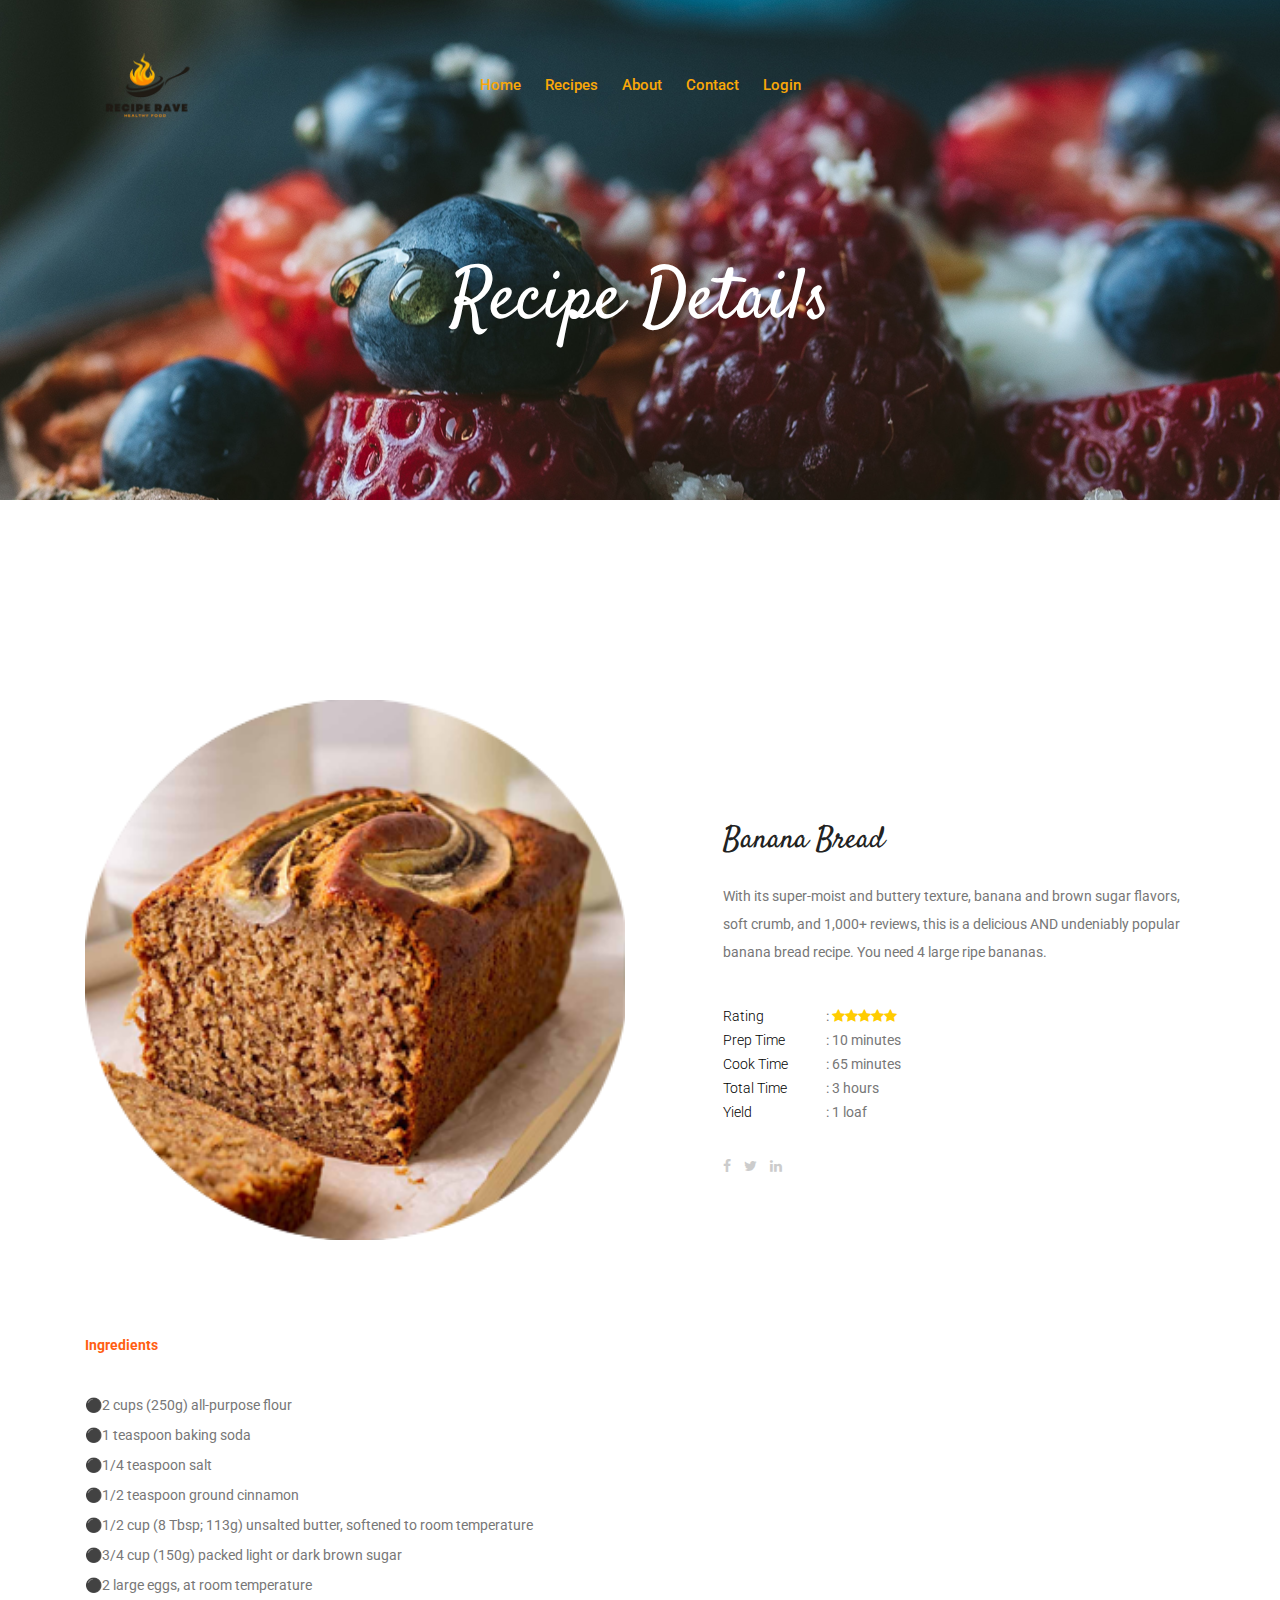
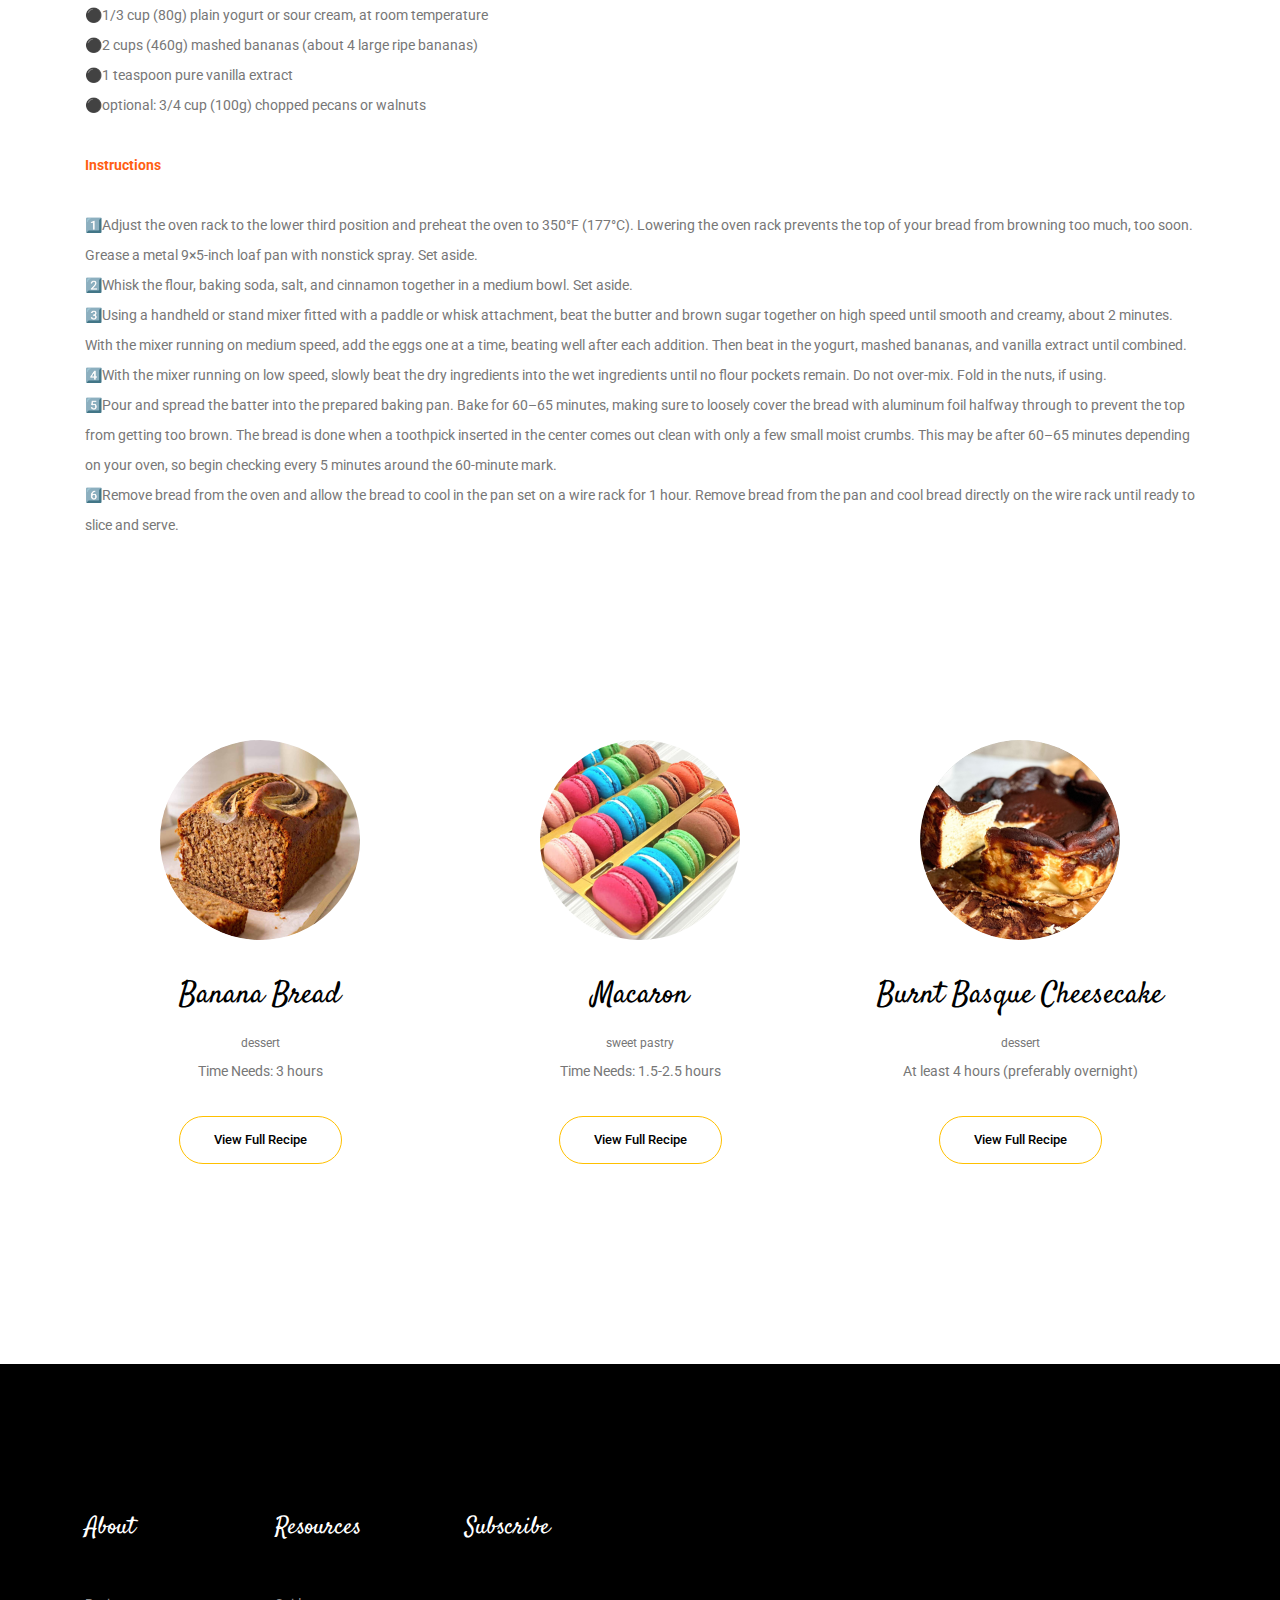
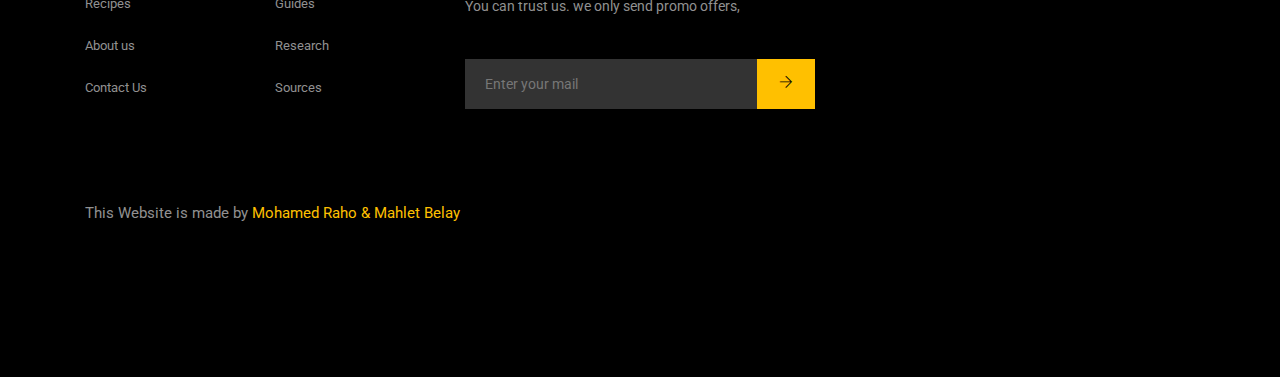
==== commit f4b2fc72: "Update recipes_details_1.html" ====
--- a/recipes_details_1.html
+++ b/recipes_details_1.html
@@ -123,19 +123,6 @@
                             <p><p><b>Ingredients</b></p></p>
                             <p>⚫2 cups (250g) all-purpose flour <br>⚫1 teaspoon baking soda<br>⚫1/4 teaspoon salt<br>⚫1/2 teaspoon ground cinnamon<br>⚫1/2 cup (8 Tbsp; 113g) unsalted butter, softened to room temperature<br>⚫3/4 cup (150g) packed light or dark brown sugar<br>⚫2 large eggs, at room temperature<br>⚫1/3 cup (80g) plain yogurt or sour cream, at room temperature<br>⚫2 cups (460g) mashed bananas (about 4 large ripe bananas)<br>⚫1 teaspoon pure vanilla extract<br>⚫optional: 3/4 cup (100g) chopped pecans or walnuts</p> 
                             <p><b>Instructions</b></p>
-                            <p> Voluptate velit esse cillum dolore eu fugiat nulla pariatur.
-                Excepteur sint occaecat cupidatat non proident, sunt in culpa
-                qui officia deserunt mollit anim id est laborum. Sed ut
-                perspiciatis unde omnis iste natus error sit voluptatem
-                accusantium doloremque laudantium, totam rem aperiam, eaque ipsa
-                quae ab illo inventore veritatis et quasi architecto beatae
-                vitae dicta sunt explicabo. Nemo enim ipsam voluptatem quia
-                voluptas sit aspernatur aut odit aut fugit, sed quia
-                consequuntur magni dolores eos qui ratione voluptatem sequi
-                nesciunt. Neque porro quisquam est, qui dolorem ipsum quia dolor
-                sit amet, consectetur, adipisci velit, sed quia non numquam eius
-                modi tempora incidunt ut labore et dolore magnam aliquam quaerat
-                voluptatem.</p> 
                             <p>1️⃣Adjust the oven rack to the lower third position and preheat the oven to 350°F (177°C). Lowering the oven rack prevents the top of your bread from browning too much, too soon. Grease a metal 9×5-inch loaf pan with nonstick spray. Set aside.<br>2️⃣Whisk the flour, baking soda, salt, and cinnamon together in a medium bowl. Set aside.<br>3️⃣Using a handheld or stand mixer fitted with a paddle or whisk attachment, beat the butter and brown sugar together on high speed until smooth and creamy, about 2 minutes. With the mixer running on medium speed, add the eggs one at a time, beating well after each addition. Then beat in the yogurt, mashed bananas, and vanilla extract until combined.<br>4️⃣With the mixer running on low speed, slowly beat the dry ingredients into the wet ingredients until no flour pockets remain. Do not over-mix. Fold in the nuts, if using.<br>5️⃣Pour and spread the batter into the prepared baking pan. Bake for 60&ndash;65 minutes, making sure to loosely cover the bread with aluminum foil halfway through to prevent the top from getting too brown. The bread is done when a toothpick inserted in the center comes out clean with only a few small moist crumbs. This may be after 60&ndash;65 minutes depending on your oven, so begin checking every 5 minutes around the 60-minute mark.<br>6️⃣Remove bread from the oven and allow the bread to cool in the pan set on a wire rack for 1 hour. Remove bread from the pan and cool bread directly on the wire rack until ready to slice and serve.<br></p> 
                         </div>                         
                     </div>                     
